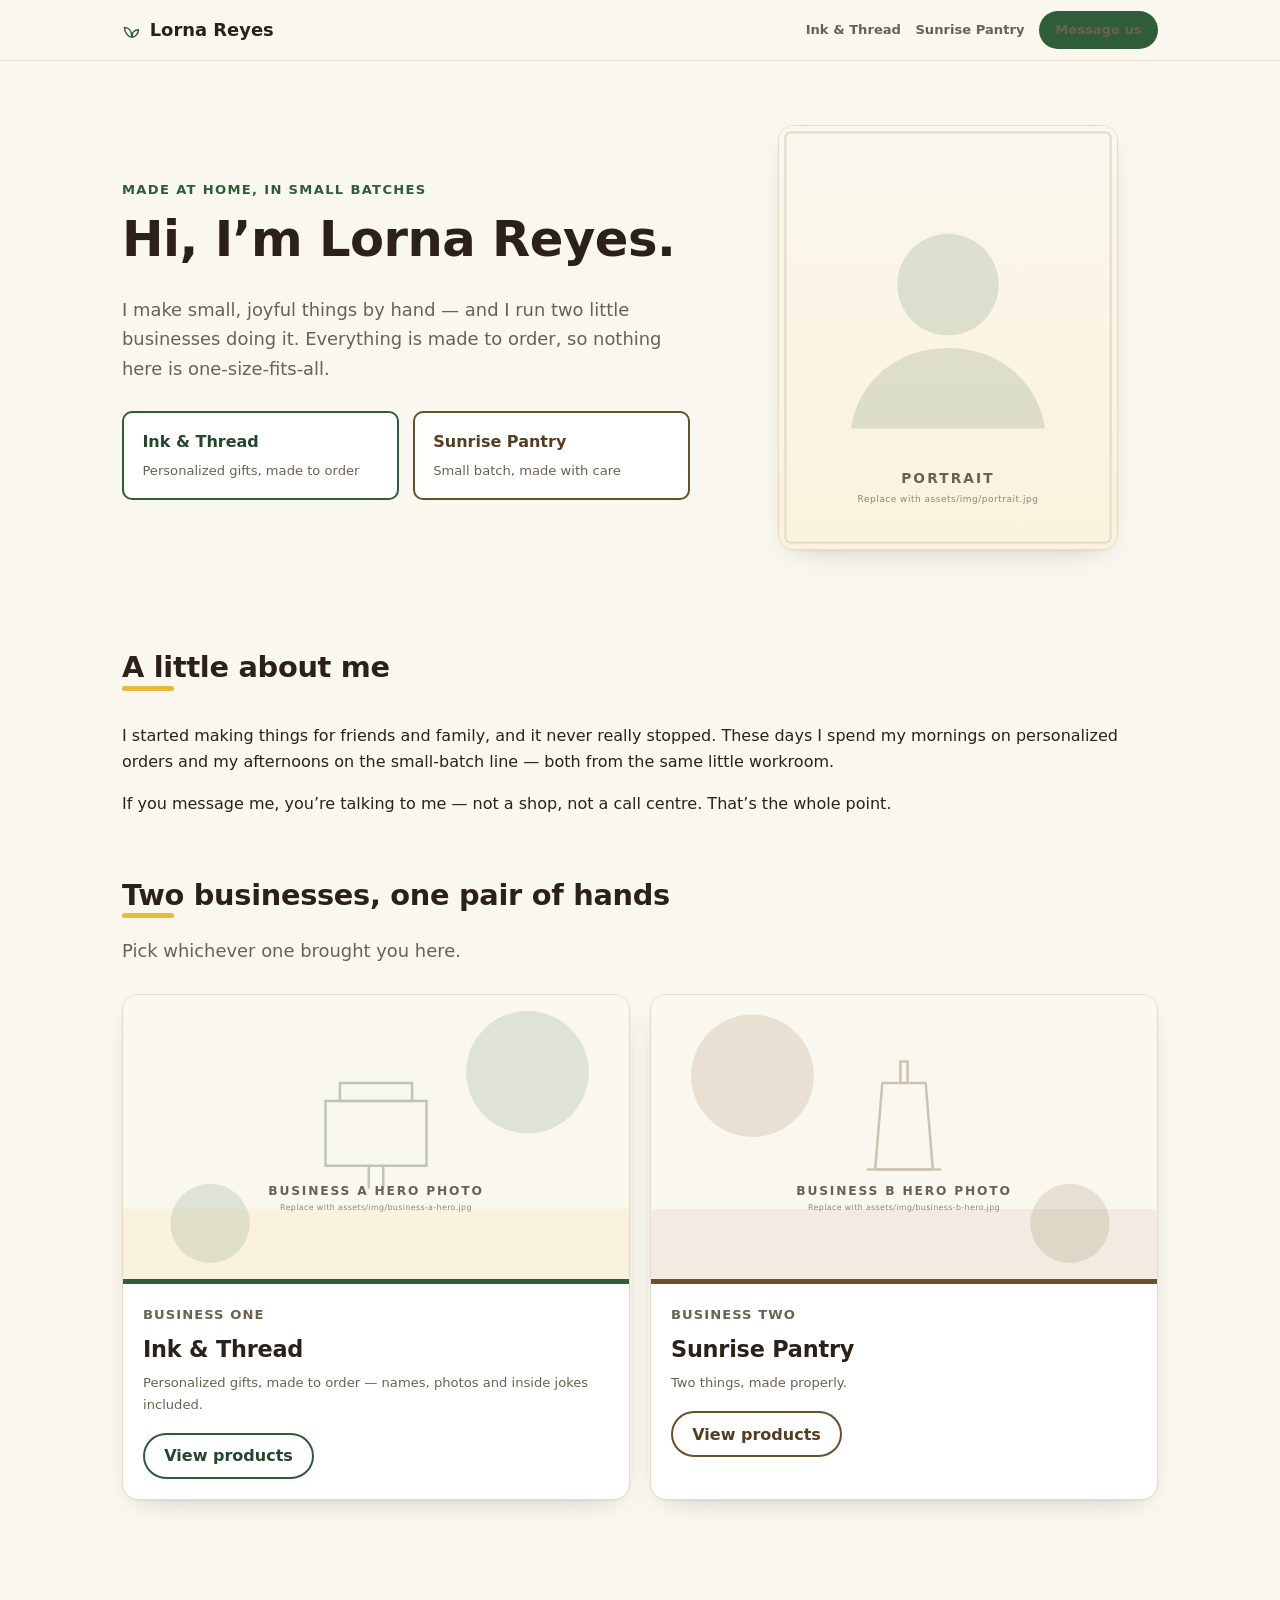
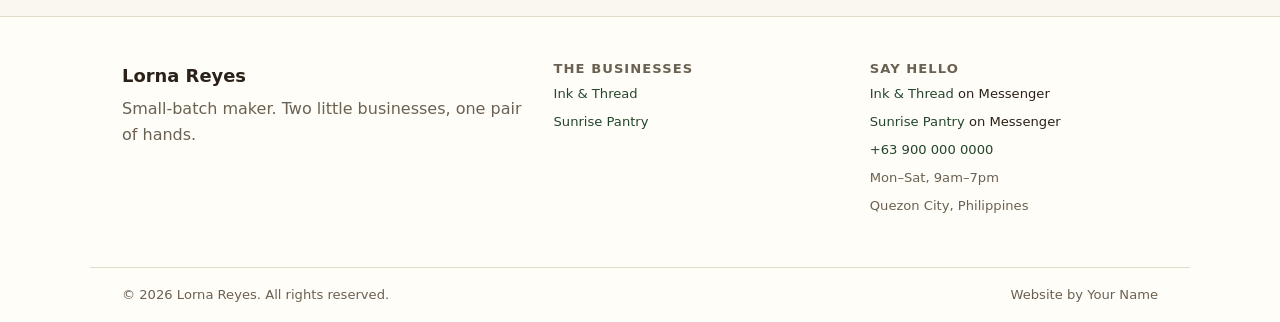
==== index.html @ f9dd7df6 "Build mi-website: landing page plus two business pages Static HTML/CSS/JS, no build step, no depende" ====
<!doctype html>
<html lang="en">
<head>
  <meta charset="utf-8">
  <meta name="viewport" content="width=device-width, initial-scale=1">

  <!-- PLACEHOLDER: site title + meta description (Group B) -->
  <title>Lorna Reyes — Handmade &amp; Personalized</title>
  <meta name="description" content="Lorna Reyes makes personalized gifts and small-batch goods from home. Two little businesses, one pair of hands.">

  <link rel="icon" href="favicon.svg" type="image/svg+xml">
  <link rel="stylesheet" href="assets/css/styles.css">

  <meta property="og:type" content="website">
  <meta property="og:title" content="Lorna Reyes — Handmade &amp; Personalized">
  <meta property="og:description" content="Personalized gifts and small-batch goods, made to order.">
  <meta property="og:image" content="assets/img/og-share.svg">
  <meta name="twitter:card" content="summary_large_image">
</head>
<body>
  <a class="skip-link" href="#main">Skip to content</a>

  <header class="site-header">
    <div class="container header-inner">
      <a class="wordmark" href="index.html">
        <svg class="wordmark-mark" viewBox="0 0 24 24" fill="none" stroke="currentColor" stroke-width="1.8" stroke-linecap="round" stroke-linejoin="round" aria-hidden="true">
          <path d="M12 21c0-6 3-9 8-9 0 5-4 9-8 9Z"/>
          <path d="M12 21C12 13 8 9 3 9c0 6 4.5 12 9 12Z"/>
        </svg>
        <span data-site="momName">Lorna Reyes</span>
      </a>

      <nav class="nav" aria-label="Main">
        <a href="business-a.html" data-biz-name="a">Ink &amp; Thread</a>
        <a href="business-b.html" data-biz-name="b">Sunrise Pantry</a>
        <a class="btn btn-primary btn-sm" href="#contact">Message us</a>
      </nav>
    </div>
  </header>

  <main id="main">

    <!-- Hero ---------------------------------------------------------------- -->
    <section class="hero">
      <div class="container hero-inner">
        <div>
          <p class="eyebrow">Made at home, in small batches</p>
          <h1>Hi, I&rsquo;m <span data-site="momName">Lorna Reyes</span>.</h1>
          <!-- PLACEHOLDER: her tagline -->
          <p class="lede">I make small, joyful things by hand &mdash; and I run two little businesses doing it. Everything is made to order, so nothing here is one-size-fits-all.</p>

          <div class="biz-actions">
            <a class="biz-btn biz-btn--a" href="business-a.html">
              <span data-biz-name="a">Ink &amp; Thread</span>
              <small>Personalized gifts, made to order</small>
            </a>
            <a class="biz-btn biz-btn--b" href="business-b.html">
              <span data-biz-name="b">Sunrise Pantry</span>
              <small>Small batch, made with care</small>
            </a>
          </div>
        </div>

        <!-- PLACEHOLDER: replace with her portrait, assets/img/portrait.jpg -->
        <img class="hero-portrait" src="assets/img/portrait.svg" width="640" height="800"
             alt="Portrait of Lorna Reyes">
      </div>
    </section>

    <!-- About --------------------------------------------------------------- -->
    <section class="section" aria-labelledby="about-title">
      <div class="container">
        <div class="section-head">
          <h2 class="section-title" id="about-title">A little about me</h2>
        </div>
        <!-- PLACEHOLDER: her story, 2–3 sentences -->
        <p>I started making things for friends and family, and it never really stopped. These days I spend my mornings on personalized orders and my afternoons on the small-batch line &mdash; both from the same little workroom.</p>
        <p>If you message me, you&rsquo;re talking to me &mdash; not a shop, not a call centre. That&rsquo;s the whole point.</p>
      </div>
    </section>

    <!-- The two businesses -------------------------------------------------- -->
    <section class="section" aria-labelledby="biz-title">
      <div class="container">
        <div class="section-head">
          <h2 class="section-title" id="biz-title">Two businesses, one pair of hands</h2>
          <p class="lede">Pick whichever one brought you here.</p>
        </div>

        <div class="card-grid">
          <article class="biz-card biz-card--a">
            <div class="biz-card-media">
              <img class="media-img" src="assets/img/business-a-hero.svg" width="1400" height="800"
                   alt="Workspace with personalized mugs, tote bags and tumblers">
            </div>
            <div class="biz-card-body">
              <p class="biz-card-tag">Business one</p>
              <h3 data-biz-name="a">Ink &amp; Thread</h3>
              <p data-biz-tagline="a">Personalized gifts, made to order &mdash; names, photos and inside jokes included.</p>
              <a class="btn btn-ghost" href="business-a.html">View products</a>
            </div>
          </article>

          <article class="biz-card biz-card--b">
            <div class="biz-card-media">
              <img class="media-img" src="assets/img/business-b-hero.svg" width="1400" height="800"
                   alt="Small-batch products on a table">
            </div>
            <div class="biz-card-body">
              <p class="biz-card-tag">Business two</p>
              <h3 data-biz-name="b">Sunrise Pantry</h3>
              <p data-biz-tagline="b">Two things, made properly.</p>
              <a class="btn btn-ghost" href="business-b.html">View products</a>
            </div>
          </article>
        </div>
      </div>
    </section>

    <!-- PLACEHOLDER (optional): testimonials.
         Delete this comment block and the section below if you don't have any yet.
    <section class="section" aria-labelledby="love-title">
      <div class="container">
        <h2 class="section-title" id="love-title">What people say</h2>
        ...
      </div>
    </section>
    -->

    <!-- PLACEHOLDER (optional): FAQ. Same deal — delete or fill in.
    <section class="section" aria-labelledby="faq-title">
      <div class="container">
        <h2 class="section-title" id="faq-title">Questions</h2>
        ...
      </div>
    </section>
    -->

  </main>

  <footer class="site-footer" id="contact">
    <div class="container footer-inner">
      <div class="footer-col">
        <p class="footer-brand" data-site="momName">Lorna Reyes</p>
        <p class="muted" data-site="footerNote">Small-batch maker. Two little businesses, one pair of hands.</p>
      </div>

      <div class="footer-col">
        <h2 class="footer-heading">The businesses</h2>
        <ul>
          <li><a href="business-a.html" data-biz-name="a">Ink &amp; Thread</a></li>
          <li><a href="business-b.html" data-biz-name="b">Sunrise Pantry</a></li>
        </ul>
      </div>

      <div class="footer-col">
        <h2 class="footer-heading">Say hello</h2>
        <ul>
          <li><a data-messenger="a" href="#contact" data-biz-name="a">Ink &amp; Thread</a> on Messenger</li>
          <li><a data-messenger="b" href="#contact" data-biz-name="b">Sunrise Pantry</a> on Messenger</li>
          <li><a data-site-phone href="tel:+639000000000">+63 900 000 0000</a></li>
          <li class="muted" data-site="hours">Mon&ndash;Sat, 9am&ndash;7pm</li>
          <li class="muted" data-site="location">Quezon City, Philippines</li>
        </ul>
      </div>
    </div>

    <div class="container footer-legal">
      <p>&copy; <span data-year>2026</span> <span data-site="momName">Lorna Reyes</span>. All rights reserved.</p>
      <p>Website by <span data-site="credit">Your Name</span></p>
    </div>
  </footer>

  <script src="data/site.js" defer></script>
  <script src="data/businesses.js" defer></script>
  <script src="data/products.js" defer></script>
  <script src="assets/js/main.js" defer></script>
</body>
</html>
---- assets/css/styles.css ----
/* ===========================================================================
   mi-website — styles.css
   Tokens, theming, layout primitives, components. Mobile-first, no framework,
   no build step.

   Contrast rules (see .scratch/mom-website/spec.md §2):
   - Yellow is DECORATIVE ONLY. Never text, never behind text unless that text
     is --ink. #E8B93A on white is ~1.9:1 and fails WCAG.
   - Green carries every action (~6.5:1 on cream). Brown carries headings.
   =========================================================================== */

/* 1. Tokens ================================================================= */

:root {
  /* palette */
  --cream: #FAF7EE;
  --surface: #FFFFFF;
  --surface-alt: #FFFDF7;
  --ink: #2B2118;
  --muted: #6B6152;
  --green: #2F5D3A;
  --green-dark: #24462C;
  --brown: #6B4F2A;
  --brown-dark: #543D20;
  --yellow: #E8B93A;
  --yellow-soft: #FBF2DC;
  --line: #E3DCC8;

  /* theme hooks — business pages override these */
  --accent: var(--green);
  --accent-dark: var(--green-dark);
  --accent-soft: #EAF1EB;

  /* shape & spacing */
  --radius: 16px;
  --radius-sm: 10px;
  --shell: 1100px;
  --gap: 1.25rem;
  --shadow: 0 1px 2px rgba(43, 33, 24, .05), 0 10px 30px -18px rgba(43, 33, 24, .35);

  /* type */
  --font: system-ui, -apple-system, "Segoe UI", Roboto, "Helvetica Neue", Arial, sans-serif;
  --step--1: .82rem;
  --step-0: 1rem;
  --step-1: 1.12rem;
  --step-2: 1.4rem;
  --step-3: 1.8rem;
  --step-4: clamp(2rem, 6vw, 3.1rem);

  --measure: 62ch;
}

body[data-business="a"] { --accent: var(--green); --accent-dark: var(--green-dark); --accent-soft: #EAF1EB; }
body[data-business="b"] { --accent: var(--brown); --accent-dark: var(--brown-dark); --accent-soft: #F3EBE1; }

/* 2. Base =================================================================== */

*, *::before, *::after { box-sizing: border-box; }

html { -webkit-text-size-adjust: 100%; }

@media (prefers-reduced-motion: no-preference) {
  html { scroll-behavior: smooth; }
}

body {
  margin: 0;
  background: var(--cream);
  color: var(--ink);
  font-family: var(--font);
  font-size: var(--step-0);
  line-height: 1.65;
  -webkit-font-smoothing: antialiased;
}

img { max-width: 100%; height: auto; display: block; }

h1, h2, h3, h4 {
  margin: 0 0 .5em;
  line-height: 1.2;
  font-weight: 700;
  letter-spacing: -0.01em;
  text-wrap: balance;
}

h1 { font-size: var(--step-4); }
h2 { font-size: var(--step-3); }
h3 { font-size: var(--step-2); }
h4 { font-size: var(--step-1); }

p { margin: 0 0 1em; }
p:last-child { margin-bottom: 0; }

a { color: var(--accent-dark); text-underline-offset: .2em; }
a:hover { color: var(--ink); }

ul { margin: 0; padding: 0; list-style: none; }

/* Focus: two-tone so it reads on every surface — dark ring for contrast,
   yellow halo because it's ours. */
:focus-visible {
  outline: 2px solid var(--ink);
  outline-offset: 2px;
  box-shadow: 0 0 0 5px var(--yellow);
  border-radius: 4px;
}

.skip-link {
  position: absolute;
  left: -9999px;
  top: 0;
  background: var(--ink);
  color: var(--cream);
  padding: .6rem 1rem;
  z-index: 100;
}
.skip-link:focus { left: .5rem; top: .5rem; }

.muted { color: var(--muted); }

/* 3. Layout ================================================================= */

.container {
  width: 100%;
  max-width: var(--shell);
  margin-inline: auto;
  padding-inline: clamp(1rem, 4vw, 2rem);
}

.section { padding-block: clamp(2.25rem, 6vw, 3.75rem); }

.section + .section { padding-top: 0; }

.section-alt {
  background: var(--surface);
  border-block: 1px solid var(--line);
}

.section-head { max-width: var(--measure); margin-bottom: 1.75rem; }

.eyebrow {
  display: inline-block;
  font-size: var(--step--1);
  font-weight: 700;
  letter-spacing: .1em;
  text-transform: uppercase;
  color: var(--accent);
  margin-bottom: .6rem;
}

/* Yellow as decoration: a short rule under section titles. */
.section-title { position: relative; padding-bottom: .6rem; }
.section-title::after {
  content: "";
  position: absolute;
  left: 0;
  bottom: .25rem;
  width: 3.25rem;
  height: 5px;
  border-radius: 999px;
  background: var(--yellow);
}

.lede { font-size: var(--step-1); color: var(--muted); max-width: var(--measure); }

/* 4. Header ================================================================= */

.site-header {
  position: sticky;
  top: 0;
  z-index: 50;
  background: rgba(250, 247, 238, .92);
  backdrop-filter: blur(8px);
  border-bottom: 1px solid var(--line);
}

.header-inner {
  display: flex;
  flex-wrap: wrap;
  align-items: center;
  justify-content: space-between;
  gap: .5rem 1rem;
  padding-block: .7rem;
}

.wordmark {
  display: inline-flex;
  align-items: center;
  gap: .5rem;
  font-weight: 700;
  font-size: var(--step-1);
  color: var(--ink);
  text-decoration: none;
  /* keeps the wordmark from being squeezed by the nav on narrow screens */
  flex: 1 1 auto;
}
.wordmark:hover { color: var(--accent-dark); }
.wordmark-mark { color: var(--green); display: block; width: 1.1em; height: 1.1em; }

.nav {
  display: flex;
  flex-wrap: wrap;
  align-items: center;
  gap: .35rem .9rem;
  font-size: var(--step--1);
  font-weight: 600;
}

.nav a { color: var(--muted); text-decoration: none; }
.nav a:hover { color: var(--ink); text-decoration: underline; }
.nav a[aria-current="page"] {
  color: var(--ink);
  box-shadow: inset 0 -4px 0 var(--yellow);
}

/* 5. Buttons ================================================================ */

.btn {
  display: inline-flex;
  align-items: center;
  justify-content: center;
  gap: .5rem;
  min-height: 44px;
  padding: .7rem 1.2rem;
  border: 2px solid transparent;
  border-radius: 999px;
  font: inherit;
  font-size: var(--step-0);
  font-weight: 600;
  line-height: 1.2;
  text-align: center;
  text-decoration: none;
  cursor: pointer;
  transition: background-color .15s ease, color .15s ease, border-color .15s ease;
}

.btn-primary { background: var(--accent); color: #fff; }
.btn-primary:hover { background: var(--accent-dark); color: #fff; }

.btn-ghost {
  background: transparent;
  border-color: var(--accent);
  color: var(--accent-dark);
}
.btn-ghost:hover { background: var(--accent-soft); color: var(--accent-dark); }

.btn-sm { min-height: 38px; padding: .45rem .9rem; font-size: var(--step--1); }
.btn-block { width: 100%; }

.btn-row { display: flex; flex-wrap: wrap; gap: .75rem; }

/* 6. Hero =================================================================== */

.hero { padding-block: clamp(2rem, 7vw, 4rem) clamp(1.5rem, 5vw, 2.5rem); }

.hero-inner {
  display: grid;
  gap: clamp(1.5rem, 5vw, 3rem);
  align-items: center;
}

.hero-portrait {
  width: min(340px, 78vw);
  justify-self: center;
  aspect-ratio: 4 / 5;
  object-fit: cover;
  border-radius: var(--radius);
  border: 1px solid var(--line);
  background: var(--surface);
  box-shadow: var(--shadow);
}

@media (min-width: 820px) {
  .hero-inner { grid-template-columns: 1.15fr .85fr; }
}

/* Two businesses, equal weight. Only the hue differs — never the size. */
.biz-actions {
  display: grid;
  gap: .85rem;
  margin-top: 1.75rem;
}

@media (min-width: 560px) {
  .biz-actions { grid-template-columns: 1fr 1fr; }
}

.biz-btn {
  display: flex;
  flex-direction: column;
  gap: .25rem;
  padding: 1rem 1.15rem;
  min-height: 44px;
  border: 2px solid var(--accent);
  border-radius: var(--radius-sm);
  background: var(--surface);
  color: var(--accent-dark);
  font-weight: 700;
  text-decoration: none;
  transition: background-color .15s ease, transform .15s ease;
}
.biz-btn:hover { background: var(--accent-soft); color: var(--accent-dark); }
.biz-btn small { font-weight: 500; color: var(--muted); font-size: var(--step--1); }
.biz-btn--a { --accent: var(--green); --accent-dark: var(--green-dark); --accent-soft: #EAF1EB; }
.biz-btn--b { --accent: var(--brown); --accent-dark: var(--brown-dark); --accent-soft: #F3EBE1; }

/* 7. Cards ================================================================== */

.card-grid {
  display: grid;
  gap: var(--gap);
  grid-template-columns: 1fr;
}

@media (min-width: 680px)  { .card-grid { grid-template-columns: 1fr 1fr; } }

.card {
  display: flex;
  flex-direction: column;
  background: var(--surface);
  border: 1px solid var(--line);
  border-radius: var(--radius);
  overflow: hidden;
  box-shadow: var(--shadow);
}

.card-media { aspect-ratio: 4 / 3; background: var(--yellow-soft); overflow: hidden; }
.media-img { width: 100%; height: 100%; object-fit: cover; }

.card-body {
  display: flex;
  flex-direction: column;
  gap: .6rem;
  padding: 1.1rem;
  flex: 1;
}

.card-title { margin: 0; font-size: var(--step-1); }
.card-desc { margin: 0; color: var(--muted); font-size: var(--step--1); }

.card-body .btn { margin-top: auto; }

/* 8. Business cards on the landing page ==================================== */

.biz-card {
  display: grid;
  grid-template-rows: auto 1fr;
  background: var(--surface);
  border: 1px solid var(--line);
  border-radius: var(--radius);
  overflow: hidden;
  box-shadow: var(--shadow);
}

.biz-card-media { aspect-ratio: 16 / 9; background: var(--yellow-soft); overflow: hidden; }

.biz-card-body {
  display: flex;
  flex-direction: column;
  gap: .6rem;
  padding: 1.25rem;
  border-top: 5px solid var(--accent);
}
.biz-card--a { --accent: var(--green); --accent-dark: var(--green-dark); --accent-soft: #EAF1EB; }
.biz-card--b { --accent: var(--brown); --accent-dark: var(--brown-dark); --accent-soft: #F3EBE1; }
.biz-card-tag {
  font-size: var(--step--1);
  font-weight: 700;
  letter-spacing: .08em;
  text-transform: uppercase;
  color: var(--accent);
}
.biz-card-body h3 { margin: 0; }
.biz-card-body p { margin: 0; color: var(--muted); font-size: var(--step--1); }
.biz-card-body .btn { margin-top: .5rem; align-self: flex-start; }

/* 9. Product grid (layout: 'grid') ========================================= */

.product-grid {
  display: grid;
  gap: var(--gap);
  grid-template-columns: 1fr;
}

@media (min-width: 620px) { .product-grid { grid-template-columns: repeat(2, 1fr); } }
@media (min-width: 940px) { .product-grid { grid-template-columns: repeat(3, 1fr); } }

.price {
  margin: 0;
  font-weight: 700;
  font-size: var(--step-1);
  color: var(--accent-dark);
}
.price-lg { font-size: var(--step-2); }

.chips { display: flex; flex-wrap: wrap; gap: .35rem; }
.chip {
  padding: .18rem .6rem;
  border-radius: 999px;
  background: var(--yellow-soft);
  border: 1px solid var(--yellow);
  color: var(--ink);
  font-size: var(--step--1);
  font-weight: 600;
}

.empty-note {
  padding: 1.5rem;
  border: 1px dashed var(--line);
  border-radius: var(--radius);
  background: var(--surface);
  color: var(--muted);
}

/* 10. Showcase (layout: 'showcase') ======================================= */

.showcase { display: grid; gap: clamp(1.5rem, 4vw, 2.5rem); }

.showcase-item {
  display: grid;
  gap: 0;
  background: var(--surface);
  border: 1px solid var(--line);
  border-radius: var(--radius);
  overflow: hidden;
  box-shadow: var(--shadow);
}

.showcase-media { aspect-ratio: 4 / 3; background: var(--yellow-soft); overflow: hidden; }

.showcase-body {
  display: flex;
  flex-direction: column;
  gap: .75rem;
  padding: clamp(1.25rem, 4vw, 2rem);
  justify-content: center;
}

.showcase-title { margin: 0; font-size: var(--step-3); }
.showcase-desc { margin: 0; color: var(--muted); max-width: var(--measure); }
.showcase-body .btn { align-self: flex-start; margin-top: .35rem; }

@media (min-width: 860px) {
  .showcase-item { grid-template-columns: 1.05fr 1fr; }
  .showcase-media { aspect-ratio: auto; min-height: 380px; }
  .showcase-item--reverse .showcase-media { order: 2; }
}

/* 11. Business page hero =================================================== */

.biz-hero { padding-block: clamp(1.75rem, 5vw, 3rem); }

.biz-hero-inner {
  display: grid;
  gap: clamp(1.5rem, 5vw, 3rem);
  align-items: center;
}

.biz-hero-img {
  width: 100%;
  aspect-ratio: 16 / 10;
  object-fit: cover;
  border-radius: var(--radius);
  border: 1px solid var(--line);
  box-shadow: var(--shadow);
  order: -1;
}

@media (min-width: 860px) {
  .biz-hero-inner { grid-template-columns: 1fr 1fr; }
  .biz-hero-img { order: 0; }
}

/* 12. Steps ================================================================ */

.steps {
  display: grid;
  gap: var(--gap);
  grid-template-columns: 1fr;
  counter-reset: step;
}

@media (min-width: 720px) { .steps { grid-template-columns: repeat(3, 1fr); } }

.step {
  position: relative;
  padding: 1.25rem 1.25rem 1.25rem 1.35rem;
  background: var(--surface);
  border: 1px solid var(--line);
  border-left: 5px solid var(--yellow);
  border-radius: var(--radius-sm);
}

.step-number {
  display: inline-block;
  font-size: var(--step--1);
  font-weight: 700;
  letter-spacing: .1em;
  text-transform: uppercase;
  color: var(--accent);
  margin-bottom: .35rem;
}

.step h3 { font-size: var(--step-1); margin-bottom: .25rem; }
.step p { color: var(--muted); font-size: var(--step--1); margin: 0; }

/* 13. Callout (custom order) =============================================== */

.callout {
  display: flex;
  flex-wrap: wrap;
  align-items: center;
  justify-content: space-between;
  gap: 1.25rem;
  padding: clamp(1.25rem, 4vw, 2rem);
  background: var(--accent-soft);
  border: 1px solid var(--line);
  border-radius: var(--radius);
}
.callout h2, .callout h3 { margin-bottom: .35rem; }
.callout-title { font-size: var(--step-2); }
.callout p { color: var(--muted); margin: 0; max-width: 46ch; }

/* 14. Footer =============================================================== */

.site-footer {
  margin-top: clamp(2rem, 6vw, 3.5rem);
  background: var(--surface-alt);
  border-top: 1px solid var(--line);
}

.footer-inner {
  display: grid;
  gap: 1.75rem;
  padding-block: clamp(1.75rem, 5vw, 2.75rem);
  grid-template-columns: 1fr;
}

@media (min-width: 720px) { .footer-inner { grid-template-columns: 1.4fr 1fr 1fr; } }

.footer-brand { font-weight: 700; font-size: var(--step-1); margin-bottom: .35rem; }
.footer-heading { font-size: var(--step--1); letter-spacing: .08em; text-transform: uppercase; color: var(--muted); }
.footer-col li { margin-bottom: .4rem; font-size: var(--step--1); }
.footer-col a { text-decoration: none; }
.footer-col a:hover { text-decoration: underline; }

.footer-legal {
  display: flex;
  flex-wrap: wrap;
  gap: .35rem 1rem;
  justify-content: space-between;
  padding-block: 1rem;
  border-top: 1px solid var(--line);
  font-size: var(--step--1);
  color: var(--muted);
}
.footer-legal p { margin: 0; }

/* 15. Not found ============================================================= */

.notfound {
  min-height: 60vh;
  display: grid;
  place-content: center;
  text-align: center;
  padding-block: 3rem;
}
.notfound .btn-row { justify-content: center; }

/* 16. Utilities ============================================================= */

.visually-hidden {
  position: absolute;
  width: 1px; height: 1px;
  margin: -1px; padding: 0;
  overflow: hidden;
  clip: rect(0 0 0 0);
  white-space: nowrap;
  border: 0;
}

.mt-lg { margin-top: 1.5rem; }

.noscript-note {
  padding: 1rem 1.25rem;
  margin-bottom: 1.5rem;
  border-radius: var(--radius-sm);
  background: var(--yellow-soft);
  border: 1px solid var(--yellow);
  color: var(--ink);
  font-size: var(--step--1);
}

@media (prefers-reduced-motion: reduce) {
  *, *::before, *::after {
    animation-duration: .001ms !important;
    transition-duration: .001ms !important;
    scroll-behavior: auto !important;
  }
}
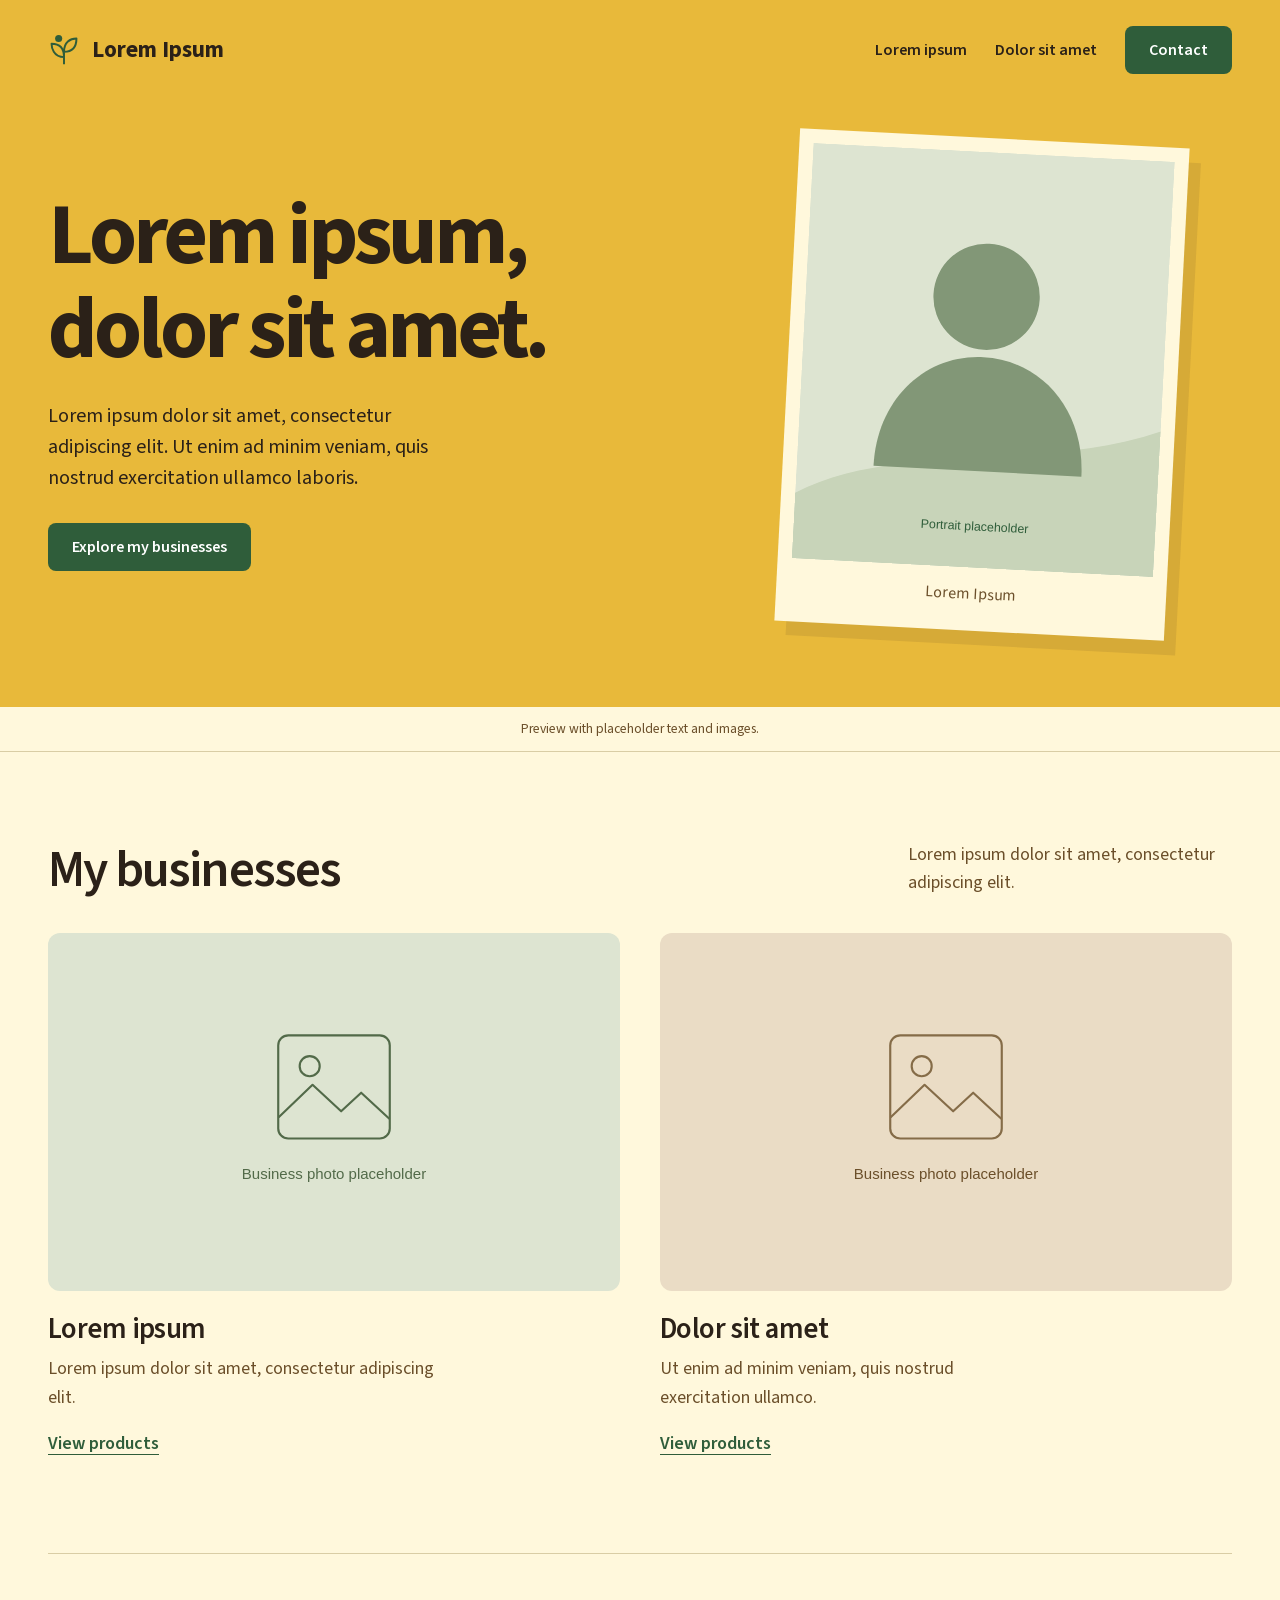
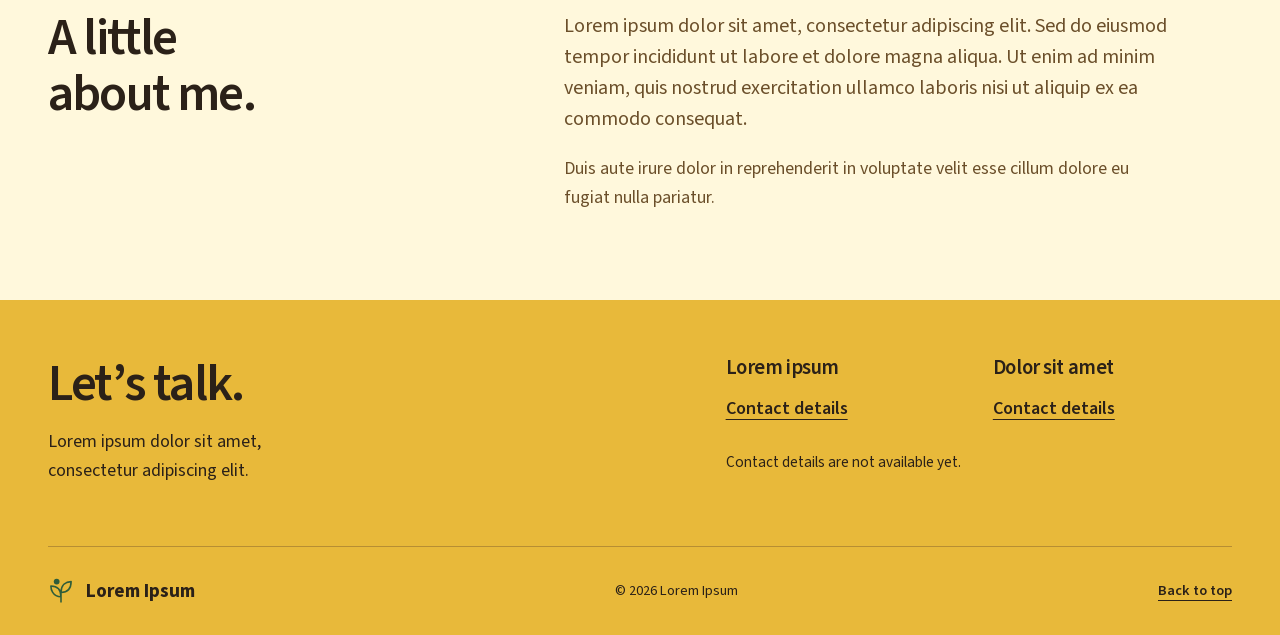
==== commit 75f97f1c: "Update website content" ====
--- a/index.html
+++ b/index.html
@@ -3,174 +3,95 @@
 <head>
   <meta charset="utf-8">
   <meta name="viewport" content="width=device-width, initial-scale=1">
-
-  <!-- PLACEHOLDER: site title + meta description (Group B) -->
-  <title>Lorna Reyes — Handmade &amp; Personalized</title>
-  <meta name="description" content="Lorna Reyes makes personalized gifts and small-batch goods from home. Two little businesses, one pair of hands.">
-
-  <link rel="icon" href="favicon.svg" type="image/svg+xml">
-  <link rel="stylesheet" href="assets/css/styles.css">
-
+  <!-- PLACEHOLDER: replace title, description, share image and noindex before launch. -->
+  <title>Lorem Ipsum | Home</title>
+  <meta name="description" content="Lorem ipsum dolor sit amet, consectetur adipiscing elit.">
+  <meta name="robots" content="noindex">
   <meta property="og:type" content="website">
-  <meta property="og:title" content="Lorna Reyes — Handmade &amp; Personalized">
-  <meta property="og:description" content="Personalized gifts and small-batch goods, made to order.">
+  <meta property="og:title" content="Lorem Ipsum | Home">
+  <meta property="og:description" content="Lorem ipsum dolor sit amet, consectetur adipiscing elit.">
   <meta property="og:image" content="assets/img/og-share.svg">
   <meta name="twitter:card" content="summary_large_image">
+  <link rel="icon" href="favicon.svg" type="image/svg+xml">
+  <link rel="preload" href="assets/fonts/source-sans-3-regular.woff2" as="font" type="font/woff2" crossorigin>
+  <link rel="stylesheet" href="assets/css/styles.css">
 </head>
 <body>
   <a class="skip-link" href="#main">Skip to content</a>
-
   <header class="site-header">
     <div class="container header-inner">
-      <a class="wordmark" href="index.html">
-        <svg class="wordmark-mark" viewBox="0 0 24 24" fill="none" stroke="currentColor" stroke-width="1.8" stroke-linecap="round" stroke-linejoin="round" aria-hidden="true">
-          <path d="M12 21c0-6 3-9 8-9 0 5-4 9-8 9Z"/>
-          <path d="M12 21C12 13 8 9 3 9c0 6 4.5 12 9 12Z"/>
-        </svg>
-        <span data-site="momName">Lorna Reyes</span>
-      </a>
-
+      <a class="wordmark" href="index.html"><svg class="wordmark-mark" viewBox="0 0 36 40" fill="none" aria-hidden="true"><path d="M18 36V19M18 28C6 28 4 17 4 13c9 0 14 5 14 15ZM18 22C18 11 25 7 32 7c0 9-4 15-14 15Z" stroke="currentColor" stroke-width="2.2" stroke-linejoin="round"/><circle cx="12" cy="7" r="4" fill="currentColor"/></svg><span data-site="momName">Lorem Ipsum</span></a>
       <nav class="nav" aria-label="Main">
-        <a href="business-a.html" data-biz-name="a">Ink &amp; Thread</a>
-        <a href="business-b.html" data-biz-name="b">Sunrise Pantry</a>
-        <a class="btn btn-primary btn-sm" href="#contact">Message us</a>
+        <a class="nav-link" href="business-a.html" data-biz-name="a">Lorem ipsum</a>
+        <a class="nav-link" href="business-b.html" data-biz-name="b">Dolor sit amet</a>
+        <a class="btn btn-primary" href="#contact">Contact</a>
       </nav>
     </div>
   </header>
-
   <main id="main">
-
-    <!-- Hero ---------------------------------------------------------------- -->
-    <section class="hero">
+    <section class="hero" aria-labelledby="intro-title">
       <div class="container hero-inner">
-        <div>
-          <p class="eyebrow">Made at home, in small batches</p>
-          <h1>Hi, I&rsquo;m <span data-site="momName">Lorna Reyes</span>.</h1>
-          <!-- PLACEHOLDER: her tagline -->
-          <p class="lede">I make small, joyful things by hand &mdash; and I run two little businesses doing it. Everything is made to order, so nothing here is one-size-fits-all.</p>
-
-          <div class="biz-actions">
-            <a class="biz-btn biz-btn--a" href="business-a.html">
-              <span data-biz-name="a">Ink &amp; Thread</span>
-              <small>Personalized gifts, made to order</small>
-            </a>
-            <a class="biz-btn biz-btn--b" href="business-b.html">
-              <span data-biz-name="b">Sunrise Pantry</span>
-              <small>Small batch, made with care</small>
-            </a>
-          </div>
+        <div class="hero-copy">
+          <!-- PLACEHOLDER: Mom's introduction is edited in data/site.js. -->
+          <h1 id="intro-title" data-site="headline">Lorem ipsum, dolor sit amet.</h1>
+          <p class="lede" data-site="introduction">Lorem ipsum dolor sit amet, consectetur adipiscing elit. Ut enim ad minim veniam, quis nostrud exercitation ullamco laboris.</p>
+          <div class="btn-row"><a class="btn btn-primary" href="#businesses">Explore my businesses</a></div>
         </div>
-
-        <!-- PLACEHOLDER: replace with her portrait, assets/img/portrait.jpg -->
-        <img class="hero-portrait" src="assets/img/portrait.svg" width="640" height="800"
-             alt="Portrait of Lorna Reyes">
+        <figure class="portrait-frame">
+          <img src="assets/img/portrait.svg" data-portrait width="640" height="736" alt="Portrait placeholder" fetchpriority="high">
+          <figcaption data-site="momName">Lorem Ipsum</figcaption>
+        </figure>
       </div>
     </section>
-
-    <!-- About --------------------------------------------------------------- -->
-    <section class="section" aria-labelledby="about-title">
+  <div class="preview-note" data-preview><div class="container">Preview with placeholder text and images.</div></div>
+    <section class="section" id="businesses" aria-labelledby="businesses-title">
       <div class="container">
-        <div class="section-head">
-          <h2 class="section-title" id="about-title">A little about me</h2>
-        </div>
-        <!-- PLACEHOLDER: her story, 2–3 sentences -->
-        <p>I started making things for friends and family, and it never really stopped. These days I spend my mornings on personalized orders and my afternoons on the small-batch line &mdash; both from the same little workroom.</p>
-        <p>If you message me, you&rsquo;re talking to me &mdash; not a shop, not a call centre. That&rsquo;s the whole point.</p>
-      </div>
-    </section>
-
-    <!-- The two businesses -------------------------------------------------- -->
-    <section class="section" aria-labelledby="biz-title">
-      <div class="container">
-        <div class="section-head">
-          <h2 class="section-title" id="biz-title">Two businesses, one pair of hands</h2>
-          <p class="lede">Pick whichever one brought you here.</p>
-        </div>
-
-        <div class="card-grid">
-          <article class="biz-card biz-card--a">
-            <div class="biz-card-media">
-              <img class="media-img" src="assets/img/business-a-hero.svg" width="1400" height="800"
-                   alt="Workspace with personalized mugs, tote bags and tumblers">
-            </div>
-            <div class="biz-card-body">
-              <p class="biz-card-tag">Business one</p>
-              <h3 data-biz-name="a">Ink &amp; Thread</h3>
-              <p data-biz-tagline="a">Personalized gifts, made to order &mdash; names, photos and inside jokes included.</p>
-              <a class="btn btn-ghost" href="business-a.html">View products</a>
-            </div>
+        <div class="section-heading"><h2 id="businesses-title">My businesses</h2><p>Lorem ipsum dolor sit amet, consectetur adipiscing elit.</p></div>
+        <div class="business-grid">
+          <article class="business-card">
+            <a class="business-photo" href="business-a.html" aria-label="View Business A products"><img src="assets/img/business-a-hero.svg" data-biz-image="a" width="800" height="500" loading="lazy" alt="Business A photo placeholder"></a>
+            <div class="business-details"><h3 data-biz-name="a">Lorem ipsum</h3><p data-biz-tagline="a">Lorem ipsum dolor sit amet, consectetur adipiscing elit.</p><a class="text-link" href="business-a.html">View products</a></div>
           </article>
-
-          <article class="biz-card biz-card--b">
-            <div class="biz-card-media">
-              <img class="media-img" src="assets/img/business-b-hero.svg" width="1400" height="800"
-                   alt="Small-batch products on a table">
-            </div>
-            <div class="biz-card-body">
-              <p class="biz-card-tag">Business two</p>
-              <h3 data-biz-name="b">Sunrise Pantry</h3>
-              <p data-biz-tagline="b">Two things, made properly.</p>
-              <a class="btn btn-ghost" href="business-b.html">View products</a>
-            </div>
+          <article class="business-card">
+            <a class="business-photo" href="business-b.html" aria-label="View Business B products"><img src="assets/img/business-b-hero.svg" data-biz-image="b" width="800" height="500" loading="lazy" alt="Business B photo placeholder"></a>
+            <div class="business-details"><h3 data-biz-name="b">Dolor sit amet</h3><p data-biz-tagline="b">Ut enim ad minim veniam, quis nostrud exercitation ullamco.</p><a class="text-link" href="business-b.html">View products</a></div>
           </article>
         </div>
       </div>
     </section>
-
-    <!-- PLACEHOLDER (optional): testimonials.
-         Delete this comment block and the section below if you don't have any yet.
-    <section class="section" aria-labelledby="love-title">
-      <div class="container">
-        <h2 class="section-title" id="love-title">What people say</h2>
-        ...
+    <section class="section story" aria-labelledby="story-title">
+      <div class="container story-inner">
+        <h2 class="story-title" id="story-title">A little about me.</h2>
+        <div class="story-copy"><p class="lede" data-site="story">Lorem ipsum dolor sit amet, consectetur adipiscing elit. Sed do eiusmod tempor incididunt ut labore et dolore magna aliqua. Ut enim ad minim veniam, quis nostrud exercitation ullamco laboris nisi ut aliquip ex ea commodo consequat.</p><p data-site="storyClosing">Duis aute irure dolor in reprehenderit in voluptate velit esse cillum dolore eu fugiat nulla pariatur.</p></div>
       </div>
     </section>
-    -->
-
-    <!-- PLACEHOLDER (optional): FAQ. Same deal — delete or fill in.
-    <section class="section" aria-labelledby="faq-title">
-      <div class="container">
-        <h2 class="section-title" id="faq-title">Questions</h2>
-        ...
-      </div>
-    </section>
-    -->
-
   </main>
-
   <footer class="site-footer" id="contact">
     <div class="container footer-inner">
-      <div class="footer-col">
-        <p class="footer-brand" data-site="momName">Lorna Reyes</p>
-        <p class="muted" data-site="footerNote">Small-batch maker. Two little businesses, one pair of hands.</p>
-      </div>
-
-      <div class="footer-col">
-        <h2 class="footer-heading">The businesses</h2>
-        <ul>
-          <li><a href="business-a.html" data-biz-name="a">Ink &amp; Thread</a></li>
-          <li><a href="business-b.html" data-biz-name="b">Sunrise Pantry</a></li>
+      <div class="footer-intro">
+        <h2>Let’s talk.</h2>
+        <p data-site="footerNote">Lorem ipsum dolor sit amet, consectetur adipiscing elit.</p>
+        <ul class="contact-details">
+          <li data-optional="phone" hidden><a data-site-phone href="#contact-note">Phone</a></li>
+          <li data-optional="hours" hidden><span data-site="hours"></span></li>
+          <li data-optional="location" hidden><span data-site="location"></span></li>
         </ul>
       </div>
-
-      <div class="footer-col">
-        <h2 class="footer-heading">Say hello</h2>
-        <ul>
-          <li><a data-messenger="a" href="#contact" data-biz-name="a">Ink &amp; Thread</a> on Messenger</li>
-          <li><a data-messenger="b" href="#contact" data-biz-name="b">Sunrise Pantry</a> on Messenger</li>
-          <li><a data-site-phone href="tel:+639000000000">+63 900 000 0000</a></li>
-          <li class="muted" data-site="hours">Mon&ndash;Sat, 9am&ndash;7pm</li>
-          <li class="muted" data-site="location">Quezon City, Philippines</li>
-        </ul>
+      <div>
+        <div class="contact-businesses">
+          <div><h3 data-biz-name="a">Lorem ipsum</h3><a data-messenger="a" href="#contact-note">Contact details</a></div>
+          <div><h3 data-biz-name="b">Dolor sit amet</h3><a data-messenger="b" href="#contact-note">Contact details</a></div>
+        </div>
+        <p class="contact-note" id="contact-note" tabindex="-1">Contact details are not available yet.</p>
       </div>
     </div>
-
-    <div class="container footer-legal">
-      <p>&copy; <span data-year>2026</span> <span data-site="momName">Lorna Reyes</span>. All rights reserved.</p>
-      <p>Website by <span data-site="credit">Your Name</span></p>
+    <div class="container footer-bottom">
+      <a class="wordmark" href="index.html"><svg class="wordmark-mark" viewBox="0 0 36 40" fill="none" aria-hidden="true"><path d="M18 36V19M18 28C6 28 4 17 4 13c9 0 14 5 14 15ZM18 22C18 11 25 7 32 7c0 9-4 15-14 15Z" stroke="currentColor" stroke-width="2.2" stroke-linejoin="round"/><circle cx="12" cy="7" r="4" fill="currentColor"/></svg><span data-site="momName">Lorem Ipsum</span></a>
+      <p>© <span data-year>2026</span> <span data-site="momName">Lorem Ipsum</span></p>
+      <a class="text-link" href="#main">Back to top</a>
+      <p data-optional="credit" hidden>Website by <span data-site="credit"></span></p>
     </div>
   </footer>
-
   <script src="data/site.js" defer></script>
   <script src="data/businesses.js" defer></script>
   <script src="data/products.js" defer></script>
--- a/assets/css/styles.css
+++ b/assets/css/styles.css
@@ -1,600 +1,187 @@
-/* ===========================================================================
-   mi-website — styles.css
-   Tokens, theming, layout primitives, components. Mobile-first, no framework,
-   no build step.
-
-   Contrast rules (see .scratch/mom-website/spec.md §2):
-   - Yellow is DECORATIVE ONLY. Never text, never behind text unless that text
-     is --ink. #E8B93A on white is ~1.9:1 and fails WCAG.
-   - Green carries every action (~6.5:1 on cream). Brown carries headings.
-   =========================================================================== */
-
-/* 1. Tokens ================================================================= */
-
+/* Yellow-led personal showcase. Static HTML/CSS/JS; see PLAN.md. */
+@font-face { font-family: 'Source Sans 3'; src: url('../fonts/source-sans-3-regular.woff2') format('woff2'); font-style: normal; font-weight: 400; font-display: swap; }
+@font-face { font-family: 'Source Sans 3'; src: url('../fonts/source-sans-3-semibold.woff2') format('woff2'); font-style: normal; font-weight: 600; font-display: swap; }
+@font-face { font-family: 'Source Sans 3'; src: url('../fonts/source-sans-3-bold.woff2') format('woff2'); font-style: normal; font-weight: 700; font-display: swap; }
 :root {
-  /* palette */
-  --cream: #FAF7EE;
-  --surface: #FFFFFF;
-  --surface-alt: #FFFDF7;
+  --yellow: #E8B93A;
+  --paper: #FFF8DC;
+  --green: #2F5D3A;
+  --brown: #6B4F2A;
   --ink: #2B2118;
-  --muted: #6B6152;
-  --green: #2F5D3A;
-  --green-dark: #24462C;
-  --brown: #6B4F2A;
-  --brown-dark: #543D20;
-  --yellow: #E8B93A;
-  --yellow-soft: #FBF2DC;
-  --line: #E3DCC8;
-
-  /* theme hooks — business pages override these */
+  --white: #FFFFFF;
   --accent: var(--green);
-  --accent-dark: var(--green-dark);
-  --accent-soft: #EAF1EB;
-
-  /* shape & spacing */
-  --radius: 16px;
-  --radius-sm: 10px;
-  --shell: 1100px;
-  --gap: 1.25rem;
-  --shadow: 0 1px 2px rgba(43, 33, 24, .05), 0 10px 30px -18px rgba(43, 33, 24, .35);
-
-  /* type */
-  --font: system-ui, -apple-system, "Segoe UI", Roboto, "Helvetica Neue", Arial, sans-serif;
-  --step--1: .82rem;
-  --step-0: 1rem;
-  --step-1: 1.12rem;
-  --step-2: 1.4rem;
-  --step-3: 1.8rem;
-  --step-4: clamp(2rem, 6vw, 3.1rem);
-
-  --measure: 62ch;
+  --line: #D9CDA5;
+  --shell: 1200px;
+  --font: 'Source Sans 3', 'Segoe UI', sans-serif;
 }
-
-body[data-business="a"] { --accent: var(--green); --accent-dark: var(--green-dark); --accent-soft: #EAF1EB; }
-body[data-business="b"] { --accent: var(--brown); --accent-dark: var(--brown-dark); --accent-soft: #F3EBE1; }
-
-/* 2. Base =================================================================== */
-
-*, *::before, *::after { box-sizing: border-box; }
-
-html { -webkit-text-size-adjust: 100%; }
-
-@media (prefers-reduced-motion: no-preference) {
-  html { scroll-behavior: smooth; }
+* { box-sizing: border-box; }
+html { -webkit-text-size-adjust: 100%; scroll-padding-top: 24px; }
+body { margin: 0; color: var(--ink); background: var(--paper); font: 400 18px/1.6 var(--font); -webkit-font-smoothing: antialiased; }
+body[data-theme='brown'] { --accent: var(--brown); }
+body.viewer-open { overflow: hidden; }
+img { display: block; max-width: 100%; height: auto; }
+button, a { -webkit-tap-highlight-color: transparent; }
+button { font: inherit; }
+a { color: var(--green); text-underline-offset: 5px; }
+a:hover { text-decoration-thickness: 2px; }
+button { cursor: pointer; }
+[hidden] { display: none !important; }
+h1, h2, h3, p, figure { margin: 0; }
+h1, h2, h3 { font-weight: 600; line-height: 1.08; text-wrap: balance; }
+h1 { font-size: clamp(3rem, 6.8vw, 5.75rem); font-weight: 700; letter-spacing: -.045em; }
+h2 { font-size: clamp(2.2rem, 4vw, 3.5rem); letter-spacing: -.035em; }
+h3 { font-size: 1.8rem; letter-spacing: -.02em; }
+p { max-width: 65ch; }
+ul { list-style: none; margin: 0; padding: 0; }
+:focus-visible { outline: 3px solid var(--ink); outline-offset: 5px; }
+.container { width: min(var(--shell), calc(100% - 96px)); margin-inline: auto; }
+.section { padding-block: 88px; }
+.section-heading { display: flex; justify-content: space-between; align-items: end; gap: 28px; margin-bottom: 36px; }
+.section-heading p { color: var(--brown); max-width: 36ch; }
+.lede { font-size: 1.25rem; line-height: 1.55; }
+.muted { color: var(--brown); }
+.skip-link { position: fixed; top: -100px; left: 16px; z-index: 100; background: var(--ink); color: var(--white); padding: 12px 20px; }
+.skip-link:focus { top: 12px; }
+.site-header { background: var(--yellow); }
+.header-inner { min-height: 100px; display: flex; align-items: center; justify-content: space-between; gap: 20px; }
+.wordmark { color: var(--ink); text-decoration: none; display: inline-flex; gap: 12px; align-items: center; font-size: 1.45rem; font-weight: 700; line-height: 1.2; }
+.wordmark-mark { width: 32px; height: 36px; color: var(--green); flex-shrink: 0; }
+.nav { display: flex; align-items: center; gap: 28px; font-size: 1rem; font-weight: 600; }
+.nav-link { color: var(--ink); text-decoration: none; min-height: 44px; display: inline-flex; align-items: center; }
+.nav-link[aria-current='page'] { text-decoration: underline; text-decoration-thickness: 2px; }
+.btn { display: inline-flex; align-items: center; justify-content: center; min-height: 48px; gap: 10px; padding: 11px 23px; border-radius: 8px; border: 1px solid transparent; font: 600 1rem/1.4 var(--font); text-decoration: none; }
+.btn-primary { color: var(--white); background: var(--green); }
+.btn-primary:hover { color: var(--white); background: #24462C; text-decoration: none; }
+.btn-outline { color: var(--ink); border-color: var(--ink); background: transparent; }
+.btn-outline:hover { background: var(--ink); color: var(--paper); text-decoration: none; }
+.btn-row { display: flex; gap: 14px; flex-wrap: wrap; }
+.text-link { display: inline-flex; align-items: center; min-height: 44px; font-weight: 600; }
+.hero { background: var(--yellow); padding-block: 38px 76px; }
+.hero-inner { display: grid; grid-template-columns: 1.1fr .9fr; align-items: center; gap: 72px; }
+.hero-copy { padding-bottom: 10px; }
+.hero-copy h1 { max-width: 12ch; }
+.hero-copy .lede { margin-top: 25px; max-width: 39ch; }
+.hero-copy .btn-row { margin-top: 30px; }
+.portrait-frame { position: relative; max-width: 390px; width: 100%; justify-self: center; background: var(--paper); padding: 14px 14px 24px; transform: rotate(3deg); box-shadow: 12px 14px 0 #6B4F2A26; }
+.portrait-frame img { width: 100%; aspect-ratio: 4/4.6; object-fit: cover; }
+.portrait-frame figcaption { margin-top: 13px; text-align: center; color: var(--brown); font-size: 1rem; }
+.preview-note { padding-block: 11px; background: var(--paper); font-size: .85rem; color: var(--brown); text-align: center; border-bottom: 1px solid var(--line); }
+.business-grid { display: grid; grid-template-columns: 1fr 1fr; gap: 40px; }
+.business-card { min-width: 0; }
+.business-photo { display: block; border-radius: 12px; overflow: hidden; }
+.business-photo img { width: 100%; aspect-ratio: 16/10; object-fit: cover; }
+.business-details { padding-top: 22px; }
+.business-details h3 { margin-bottom: 10px; }
+.business-details p { color: var(--brown); max-width: 43ch; }
+.business-details .text-link { margin-top: 10px; }
+.story { padding-top: 0; }
+.story-inner { display: grid; grid-template-columns: .8fr 1.2fr; gap: 70px; padding-top: 56px; border-top: 1px solid var(--line); }
+.story-copy p + p { margin-top: 20px; }
+.story-copy p { color: var(--brown); }
+.story-title { max-width: 8ch; }
+.biz-hero { background: var(--yellow); padding-block: 28px 60px; }
+.breadcrumb { font-size: 1rem; color: var(--ink); display: inline-flex; min-height: 44px; align-items: center; margin-bottom: 24px; }
+.biz-hero-inner { display: grid; grid-template-columns: 1fr .85fr; gap: 70px; align-items: center; }
+.biz-hero h1 { font-size: clamp(3rem, 5.8vw, 4.75rem); }
+.biz-hero .lede { margin-block: 20px 26px; max-width: 40ch; }
+.biz-hero-img { width: 100%; aspect-ratio: 16/10; object-fit: cover; border-radius: 10px; }
+.product-section { padding-top: 64px; }
+.product-count { font-size: 1rem; color: var(--brown); }
+.product-grid { display: grid; grid-template-columns: repeat(3, minmax(0, 1fr)); gap: 48px 28px; }
+.product-card { display: flex; flex-direction: column; min-width: 0; }
+.photo-button { position: relative; display: block; width: 100%; padding: 0; background: var(--white); border: 0; border-radius: 10px; overflow: hidden; color: var(--ink); }
+.photo-button img { width: 100%; aspect-ratio: 4/3; object-fit: contain; }
+.photo-button::after { content: '+'; position: absolute; bottom: 12px; right: 12px; width: 36px; height: 36px; border: 1px solid var(--line); border-radius: 50%; background: var(--paper); font-size: 1.6rem; line-height: 32px; text-align: center; }
+.photo-button:hover::after { background: var(--green); color: var(--white); border-color: var(--green); }
+.product-body { display: flex; flex-direction: column; flex: 1; padding-top: 20px; gap: 10px; }
+.product-title { font-size: 1.5rem; color: var(--accent); }
+.product-description { color: var(--brown); font-size: 1rem; }
+.variants { display: flex; flex-wrap: wrap; gap: 4px 14px; color: var(--brown); font-size: .9rem; }
+.variants li { border-bottom: 1px solid var(--line); }
+.product-bottom { display: flex; flex-wrap: wrap; align-items: center; justify-content: space-between; gap: 8px 16px; margin-top: auto; padding-top: 10px; }
+.price { font-size: 1rem; font-weight: 600; }
+.inquiry-link { font-size: .95rem; }
+.showcase { display: grid; gap: 64px; }
+.showcase-item { display: grid; grid-template-columns: 1.15fr 1fr; gap: 60px; align-items: center; }
+.showcase-item:nth-child(even) .photo-button { order: 2; }
+.showcase-item .product-body { padding: 0; gap: 18px; }
+.showcase-item .product-title { font-size: clamp(2rem, 3.6vw, 3rem); }
+.showcase-item .product-description { font-size: 1.15rem; }
+.showcase-item .product-bottom { align-items: start; flex-direction: column; gap: 8px; }
+.order-section { padding-top: 0; }
+.order-inner { border-top: 1px solid var(--line); padding-top: 36px; display: grid; grid-template-columns: .8fr 1.2fr; gap: 70px; }
+.order-inner h2 { font-size: 2.2rem; }
+.order-copy p { color: var(--brown); }
+.order-copy a { margin-top: 15px; }
+.site-footer { background: var(--yellow); padding-top: 56px; }
+.footer-inner { display: grid; grid-template-columns: 1.2fr 1fr; gap: 70px; padding-bottom: 46px; }
+.footer-intro h2 { margin-bottom: 16px; }
+.footer-intro p { max-width: 32ch; }
+.contact-businesses { display: grid; grid-template-columns: 1fr 1fr; gap: 28px; }
+.contact-businesses h3 { font-size: 1.3rem; margin-bottom: 8px; }
+.contact-businesses a { display: inline-flex; align-items: center; min-height: 44px; color: var(--ink); font-weight: 600; }
+.contact-note { font-size: .95rem; margin-top: 20px; max-width: 48ch; }
+.contact-note:target { outline: 2px solid var(--ink); outline-offset: 8px; }
+.contact-details { margin-top: 15px; }
+.footer-bottom { padding-block: 22px; border-top: 1px solid #6B4F2A66; display: flex; align-items: center; justify-content: space-between; gap: 24px; font-size: .9rem; }
+.footer-bottom .wordmark { font-size: 1.2rem; }
+.footer-bottom .wordmark-mark { width: 26px; }
+.footer-bottom a { color: var(--ink); }
+.empty-note, .noscript-note { padding: 22px; border: 1px solid var(--line); border-radius: 8px; }
+.photo-viewer { width: min(960px, calc(100% - 32px)); max-height: calc(100dvh - 32px); padding: 18px; border: 0; border-radius: 12px; background: var(--paper); color: var(--ink); }
+.photo-viewer::backdrop { background: #2B2118C7; }
+.viewer-top { display: flex; justify-content: space-between; align-items: center; gap: 20px; margin-bottom: 14px; }
+.viewer-top h2 { font-size: 1.3rem; letter-spacing: 0; }
+.viewer-close { min-width: 76px; min-height: 44px; padding: 8px 16px; background: var(--green); color: var(--white); border: 0; border-radius: 6px; font-weight: 600; }
+.viewer-image { width: 100%; max-height: calc(100dvh - 180px); object-fit: contain; background: var(--white); }
+.viewer-caption { margin-top: 10px; font-size: .95rem; }
+.notfound { min-height: 65vh; padding-block: 80px; }
+.notfound p { margin-block: 20px 30px; }
+.notfound h1 { max-width: 12ch; }
+@media (min-width: 761px) and (max-width: 1050px) {
+  .container { width: calc(100% - 64px); }
+  .nav { gap: 18px; }
+  .hero-inner, .biz-hero-inner { gap: 36px; }
+  .product-grid { grid-template-columns: repeat(2, minmax(0, 1fr)); }
 }
-
-body {
-  margin: 0;
-  background: var(--cream);
-  color: var(--ink);
-  font-family: var(--font);
-  font-size: var(--step-0);
-  line-height: 1.65;
-  -webkit-font-smoothing: antialiased;
+@media (max-width: 760px) {
+  body { font-size: 17px; }
+  .container { width: calc(100% - 40px); }
+  .section { padding-block: 52px; }
+  .header-inner { min-height: 0; padding-block: 20px 16px; flex-wrap: wrap; gap: 14px; }
+  .wordmark { font-size: 1.3rem; }
+  .nav { width: 100%; gap: 16px; justify-content: space-between; font-size: .95rem; }
+  .nav .btn { min-height: 44px; padding: 9px 16px; font-size: .95rem; }
+  .hero { padding-block: 28px 44px; }
+  .hero-inner, .biz-hero-inner { grid-template-columns: 1fr; gap: 36px; }
+  .hero-copy h1 { max-width: 12ch; font-size: clamp(3.2rem, 12vw, 4.5rem); }
+  .hero-copy .lede { font-size: 1.15rem; margin-top: 20px; }
+  .hero-copy .btn-row { margin-top: 24px; }
+  .portrait-frame { max-width: 270px; padding: 10px 10px 15px; }
+  .portrait-frame img { aspect-ratio: 4/4.2; }
+  .portrait-frame figcaption { font-size: .9rem; margin-top: 9px; }
+  .section-heading { display: block; margin-bottom: 26px; }
+  .section-heading p { margin-top: 14px; }
+  .business-grid { grid-template-columns: 1fr; gap: 36px; }
+  .business-details { padding-top: 18px; }
+  .story { padding-top: 0; }
+  .story-inner, .order-inner { grid-template-columns: 1fr; gap: 24px; padding-top: 32px; }
+  .story-title { max-width: none; }
+  .biz-hero { padding-block: 8px 40px; }
+  .breadcrumb { margin-bottom: 16px; }
+  .biz-hero-img { max-height: 230px; }
+  .product-grid { grid-template-columns: minmax(0, 1fr); gap: 36px; }
+  .product-bottom { padding-top: 5px; }
+  .product-title { font-size: 1.6rem; }
+  .showcase { gap: 42px; }
+  .showcase-item { grid-template-columns: 1fr; gap: 24px; }
+  .showcase-item:nth-child(even) .photo-button { order: 0; }
+  .showcase-item .product-bottom { flex-direction: row; align-items: center; }
+  .order-section { padding-top: 0; }
+  .footer-inner { grid-template-columns: 1fr; gap: 30px; padding-bottom: 32px; }
+  .site-footer { padding-top: 38px; }
+  .footer-bottom { align-items: start; flex-direction: column; gap: 12px; }
+  .contact-businesses { gap: 20px; }
 }
-
-img { max-width: 100%; height: auto; display: block; }
-
-h1, h2, h3, h4 {
-  margin: 0 0 .5em;
-  line-height: 1.2;
-  font-weight: 700;
-  letter-spacing: -0.01em;
-  text-wrap: balance;
-}
-
-h1 { font-size: var(--step-4); }
-h2 { font-size: var(--step-3); }
-h3 { font-size: var(--step-2); }
-h4 { font-size: var(--step-1); }
-
-p { margin: 0 0 1em; }
-p:last-child { margin-bottom: 0; }
-
-a { color: var(--accent-dark); text-underline-offset: .2em; }
-a:hover { color: var(--ink); }
-
-ul { margin: 0; padding: 0; list-style: none; }
-
-/* Focus: two-tone so it reads on every surface — dark ring for contrast,
-   yellow halo because it's ours. */
-:focus-visible {
-  outline: 2px solid var(--ink);
-  outline-offset: 2px;
-  box-shadow: 0 0 0 5px var(--yellow);
-  border-radius: 4px;
-}
-
-.skip-link {
-  position: absolute;
-  left: -9999px;
-  top: 0;
-  background: var(--ink);
-  color: var(--cream);
-  padding: .6rem 1rem;
-  z-index: 100;
-}
-.skip-link:focus { left: .5rem; top: .5rem; }
-
-.muted { color: var(--muted); }
-
-/* 3. Layout ================================================================= */
-
-.container {
-  width: 100%;
-  max-width: var(--shell);
-  margin-inline: auto;
-  padding-inline: clamp(1rem, 4vw, 2rem);
-}
-
-.section { padding-block: clamp(2.25rem, 6vw, 3.75rem); }
-
-.section + .section { padding-top: 0; }
-
-.section-alt {
-  background: var(--surface);
-  border-block: 1px solid var(--line);
-}
-
-.section-head { max-width: var(--measure); margin-bottom: 1.75rem; }
-
-.eyebrow {
-  display: inline-block;
-  font-size: var(--step--1);
-  font-weight: 700;
-  letter-spacing: .1em;
-  text-transform: uppercase;
-  color: var(--accent);
-  margin-bottom: .6rem;
-}
-
-/* Yellow as decoration: a short rule under section titles. */
-.section-title { position: relative; padding-bottom: .6rem; }
-.section-title::after {
-  content: "";
-  position: absolute;
-  left: 0;
-  bottom: .25rem;
-  width: 3.25rem;
-  height: 5px;
-  border-radius: 999px;
-  background: var(--yellow);
-}
-
-.lede { font-size: var(--step-1); color: var(--muted); max-width: var(--measure); }
-
-/* 4. Header ================================================================= */
-
-.site-header {
-  position: sticky;
-  top: 0;
-  z-index: 50;
-  background: rgba(250, 247, 238, .92);
-  backdrop-filter: blur(8px);
-  border-bottom: 1px solid var(--line);
-}
-
-.header-inner {
-  display: flex;
-  flex-wrap: wrap;
-  align-items: center;
-  justify-content: space-between;
-  gap: .5rem 1rem;
-  padding-block: .7rem;
-}
-
-.wordmark {
-  display: inline-flex;
-  align-items: center;
-  gap: .5rem;
-  font-weight: 700;
-  font-size: var(--step-1);
-  color: var(--ink);
-  text-decoration: none;
-  /* keeps the wordmark from being squeezed by the nav on narrow screens */
-  flex: 1 1 auto;
-}
-.wordmark:hover { color: var(--accent-dark); }
-.wordmark-mark { color: var(--green); display: block; width: 1.1em; height: 1.1em; }
-
-.nav {
-  display: flex;
-  flex-wrap: wrap;
-  align-items: center;
-  gap: .35rem .9rem;
-  font-size: var(--step--1);
-  font-weight: 600;
-}
-
-.nav a { color: var(--muted); text-decoration: none; }
-.nav a:hover { color: var(--ink); text-decoration: underline; }
-.nav a[aria-current="page"] {
-  color: var(--ink);
-  box-shadow: inset 0 -4px 0 var(--yellow);
-}
-
-/* 5. Buttons ================================================================ */
-
-.btn {
-  display: inline-flex;
-  align-items: center;
-  justify-content: center;
-  gap: .5rem;
-  min-height: 44px;
-  padding: .7rem 1.2rem;
-  border: 2px solid transparent;
-  border-radius: 999px;
-  font: inherit;
-  font-size: var(--step-0);
-  font-weight: 600;
-  line-height: 1.2;
-  text-align: center;
-  text-decoration: none;
-  cursor: pointer;
-  transition: background-color .15s ease, color .15s ease, border-color .15s ease;
-}
-
-.btn-primary { background: var(--accent); color: #fff; }
-.btn-primary:hover { background: var(--accent-dark); color: #fff; }
-
-.btn-ghost {
-  background: transparent;
-  border-color: var(--accent);
-  color: var(--accent-dark);
-}
-.btn-ghost:hover { background: var(--accent-soft); color: var(--accent-dark); }
-
-.btn-sm { min-height: 38px; padding: .45rem .9rem; font-size: var(--step--1); }
-.btn-block { width: 100%; }
-
-.btn-row { display: flex; flex-wrap: wrap; gap: .75rem; }
-
-/* 6. Hero =================================================================== */
-
-.hero { padding-block: clamp(2rem, 7vw, 4rem) clamp(1.5rem, 5vw, 2.5rem); }
-
-.hero-inner {
-  display: grid;
-  gap: clamp(1.5rem, 5vw, 3rem);
-  align-items: center;
-}
-
-.hero-portrait {
-  width: min(340px, 78vw);
-  justify-self: center;
-  aspect-ratio: 4 / 5;
-  object-fit: cover;
-  border-radius: var(--radius);
-  border: 1px solid var(--line);
-  background: var(--surface);
-  box-shadow: var(--shadow);
-}
-
-@media (min-width: 820px) {
-  .hero-inner { grid-template-columns: 1.15fr .85fr; }
-}
-
-/* Two businesses, equal weight. Only the hue differs — never the size. */
-.biz-actions {
-  display: grid;
-  gap: .85rem;
-  margin-top: 1.75rem;
-}
-
-@media (min-width: 560px) {
-  .biz-actions { grid-template-columns: 1fr 1fr; }
-}
-
-.biz-btn {
-  display: flex;
-  flex-direction: column;
-  gap: .25rem;
-  padding: 1rem 1.15rem;
-  min-height: 44px;
-  border: 2px solid var(--accent);
-  border-radius: var(--radius-sm);
-  background: var(--surface);
-  color: var(--accent-dark);
-  font-weight: 700;
-  text-decoration: none;
-  transition: background-color .15s ease, transform .15s ease;
-}
-.biz-btn:hover { background: var(--accent-soft); color: var(--accent-dark); }
-.biz-btn small { font-weight: 500; color: var(--muted); font-size: var(--step--1); }
-.biz-btn--a { --accent: var(--green); --accent-dark: var(--green-dark); --accent-soft: #EAF1EB; }
-.biz-btn--b { --accent: var(--brown); --accent-dark: var(--brown-dark); --accent-soft: #F3EBE1; }
-
-/* 7. Cards ================================================================== */
-
-.card-grid {
-  display: grid;
-  gap: var(--gap);
-  grid-template-columns: 1fr;
-}
-
-@media (min-width: 680px)  { .card-grid { grid-template-columns: 1fr 1fr; } }
-
-.card {
-  display: flex;
-  flex-direction: column;
-  background: var(--surface);
-  border: 1px solid var(--line);
-  border-radius: var(--radius);
-  overflow: hidden;
-  box-shadow: var(--shadow);
-}
-
-.card-media { aspect-ratio: 4 / 3; background: var(--yellow-soft); overflow: hidden; }
-.media-img { width: 100%; height: 100%; object-fit: cover; }
-
-.card-body {
-  display: flex;
-  flex-direction: column;
-  gap: .6rem;
-  padding: 1.1rem;
-  flex: 1;
-}
-
-.card-title { margin: 0; font-size: var(--step-1); }
-.card-desc { margin: 0; color: var(--muted); font-size: var(--step--1); }
-
-.card-body .btn { margin-top: auto; }
-
-/* 8. Business cards on the landing page ==================================== */
-
-.biz-card {
-  display: grid;
-  grid-template-rows: auto 1fr;
-  background: var(--surface);
-  border: 1px solid var(--line);
-  border-radius: var(--radius);
-  overflow: hidden;
-  box-shadow: var(--shadow);
-}
-
-.biz-card-media { aspect-ratio: 16 / 9; background: var(--yellow-soft); overflow: hidden; }
-
-.biz-card-body {
-  display: flex;
-  flex-direction: column;
-  gap: .6rem;
-  padding: 1.25rem;
-  border-top: 5px solid var(--accent);
-}
-.biz-card--a { --accent: var(--green); --accent-dark: var(--green-dark); --accent-soft: #EAF1EB; }
-.biz-card--b { --accent: var(--brown); --accent-dark: var(--brown-dark); --accent-soft: #F3EBE1; }
-.biz-card-tag {
-  font-size: var(--step--1);
-  font-weight: 700;
-  letter-spacing: .08em;
-  text-transform: uppercase;
-  color: var(--accent);
-}
-.biz-card-body h3 { margin: 0; }
-.biz-card-body p { margin: 0; color: var(--muted); font-size: var(--step--1); }
-.biz-card-body .btn { margin-top: .5rem; align-self: flex-start; }
-
-/* 9. Product grid (layout: 'grid') ========================================= */
-
-.product-grid {
-  display: grid;
-  gap: var(--gap);
-  grid-template-columns: 1fr;
-}
-
-@media (min-width: 620px) { .product-grid { grid-template-columns: repeat(2, 1fr); } }
-@media (min-width: 940px) { .product-grid { grid-template-columns: repeat(3, 1fr); } }
-
-.price {
-  margin: 0;
-  font-weight: 700;
-  font-size: var(--step-1);
-  color: var(--accent-dark);
-}
-.price-lg { font-size: var(--step-2); }
-
-.chips { display: flex; flex-wrap: wrap; gap: .35rem; }
-.chip {
-  padding: .18rem .6rem;
-  border-radius: 999px;
-  background: var(--yellow-soft);
-  border: 1px solid var(--yellow);
-  color: var(--ink);
-  font-size: var(--step--1);
-  font-weight: 600;
-}
-
-.empty-note {
-  padding: 1.5rem;
-  border: 1px dashed var(--line);
-  border-radius: var(--radius);
-  background: var(--surface);
-  color: var(--muted);
-}
-
-/* 10. Showcase (layout: 'showcase') ======================================= */
-
-.showcase { display: grid; gap: clamp(1.5rem, 4vw, 2.5rem); }
-
-.showcase-item {
-  display: grid;
-  gap: 0;
-  background: var(--surface);
-  border: 1px solid var(--line);
-  border-radius: var(--radius);
-  overflow: hidden;
-  box-shadow: var(--shadow);
-}
-
-.showcase-media { aspect-ratio: 4 / 3; background: var(--yellow-soft); overflow: hidden; }
-
-.showcase-body {
-  display: flex;
-  flex-direction: column;
-  gap: .75rem;
-  padding: clamp(1.25rem, 4vw, 2rem);
-  justify-content: center;
-}
-
-.showcase-title { margin: 0; font-size: var(--step-3); }
-.showcase-desc { margin: 0; color: var(--muted); max-width: var(--measure); }
-.showcase-body .btn { align-self: flex-start; margin-top: .35rem; }
-
-@media (min-width: 860px) {
-  .showcase-item { grid-template-columns: 1.05fr 1fr; }
-  .showcase-media { aspect-ratio: auto; min-height: 380px; }
-  .showcase-item--reverse .showcase-media { order: 2; }
-}
-
-/* 11. Business page hero =================================================== */
-
-.biz-hero { padding-block: clamp(1.75rem, 5vw, 3rem); }
-
-.biz-hero-inner {
-  display: grid;
-  gap: clamp(1.5rem, 5vw, 3rem);
-  align-items: center;
-}
-
-.biz-hero-img {
-  width: 100%;
-  aspect-ratio: 16 / 10;
-  object-fit: cover;
-  border-radius: var(--radius);
-  border: 1px solid var(--line);
-  box-shadow: var(--shadow);
-  order: -1;
-}
-
-@media (min-width: 860px) {
-  .biz-hero-inner { grid-template-columns: 1fr 1fr; }
-  .biz-hero-img { order: 0; }
-}
-
-/* 12. Steps ================================================================ */
-
-.steps {
-  display: grid;
-  gap: var(--gap);
-  grid-template-columns: 1fr;
-  counter-reset: step;
-}
-
-@media (min-width: 720px) { .steps { grid-template-columns: repeat(3, 1fr); } }
-
-.step {
-  position: relative;
-  padding: 1.25rem 1.25rem 1.25rem 1.35rem;
-  background: var(--surface);
-  border: 1px solid var(--line);
-  border-left: 5px solid var(--yellow);
-  border-radius: var(--radius-sm);
-}
-
-.step-number {
-  display: inline-block;
-  font-size: var(--step--1);
-  font-weight: 700;
-  letter-spacing: .1em;
-  text-transform: uppercase;
-  color: var(--accent);
-  margin-bottom: .35rem;
-}
-
-.step h3 { font-size: var(--step-1); margin-bottom: .25rem; }
-.step p { color: var(--muted); font-size: var(--step--1); margin: 0; }
-
-/* 13. Callout (custom order) =============================================== */
-
-.callout {
-  display: flex;
-  flex-wrap: wrap;
-  align-items: center;
-  justify-content: space-between;
-  gap: 1.25rem;
-  padding: clamp(1.25rem, 4vw, 2rem);
-  background: var(--accent-soft);
-  border: 1px solid var(--line);
-  border-radius: var(--radius);
-}
-.callout h2, .callout h3 { margin-bottom: .35rem; }
-.callout-title { font-size: var(--step-2); }
-.callout p { color: var(--muted); margin: 0; max-width: 46ch; }
-
-/* 14. Footer =============================================================== */
-
-.site-footer {
-  margin-top: clamp(2rem, 6vw, 3.5rem);
-  background: var(--surface-alt);
-  border-top: 1px solid var(--line);
-}
-
-.footer-inner {
-  display: grid;
-  gap: 1.75rem;
-  padding-block: clamp(1.75rem, 5vw, 2.75rem);
-  grid-template-columns: 1fr;
-}
-
-@media (min-width: 720px) { .footer-inner { grid-template-columns: 1.4fr 1fr 1fr; } }
-
-.footer-brand { font-weight: 700; font-size: var(--step-1); margin-bottom: .35rem; }
-.footer-heading { font-size: var(--step--1); letter-spacing: .08em; text-transform: uppercase; color: var(--muted); }
-.footer-col li { margin-bottom: .4rem; font-size: var(--step--1); }
-.footer-col a { text-decoration: none; }
-.footer-col a:hover { text-decoration: underline; }
-
-.footer-legal {
-  display: flex;
-  flex-wrap: wrap;
-  gap: .35rem 1rem;
-  justify-content: space-between;
-  padding-block: 1rem;
-  border-top: 1px solid var(--line);
-  font-size: var(--step--1);
-  color: var(--muted);
-}
-.footer-legal p { margin: 0; }
-
-/* 15. Not found ============================================================= */
-
-.notfound {
-  min-height: 60vh;
-  display: grid;
-  place-content: center;
-  text-align: center;
-  padding-block: 3rem;
-}
-.notfound .btn-row { justify-content: center; }
-
-/* 16. Utilities ============================================================= */
-
-.visually-hidden {
-  position: absolute;
-  width: 1px; height: 1px;
-  margin: -1px; padding: 0;
-  overflow: hidden;
-  clip: rect(0 0 0 0);
-  white-space: nowrap;
-  border: 0;
-}
-
-.mt-lg { margin-top: 1.5rem; }
-
-.noscript-note {
-  padding: 1rem 1.25rem;
-  margin-bottom: 1.5rem;
-  border-radius: var(--radius-sm);
-  background: var(--yellow-soft);
-  border: 1px solid var(--yellow);
-  color: var(--ink);
-  font-size: var(--step--1);
-}
-
-@media (prefers-reduced-motion: reduce) {
-  *, *::before, *::after {
-    animation-duration: .001ms !important;
-    transition-duration: .001ms !important;
-    scroll-behavior: auto !important;
-  }
-}
+@media (prefers-reduced-motion: no-preference) { html { scroll-behavior: smooth; } }
+@media (prefers-reduced-motion: reduce) { *, *::before, *::after { scroll-behavior: auto !important; } }
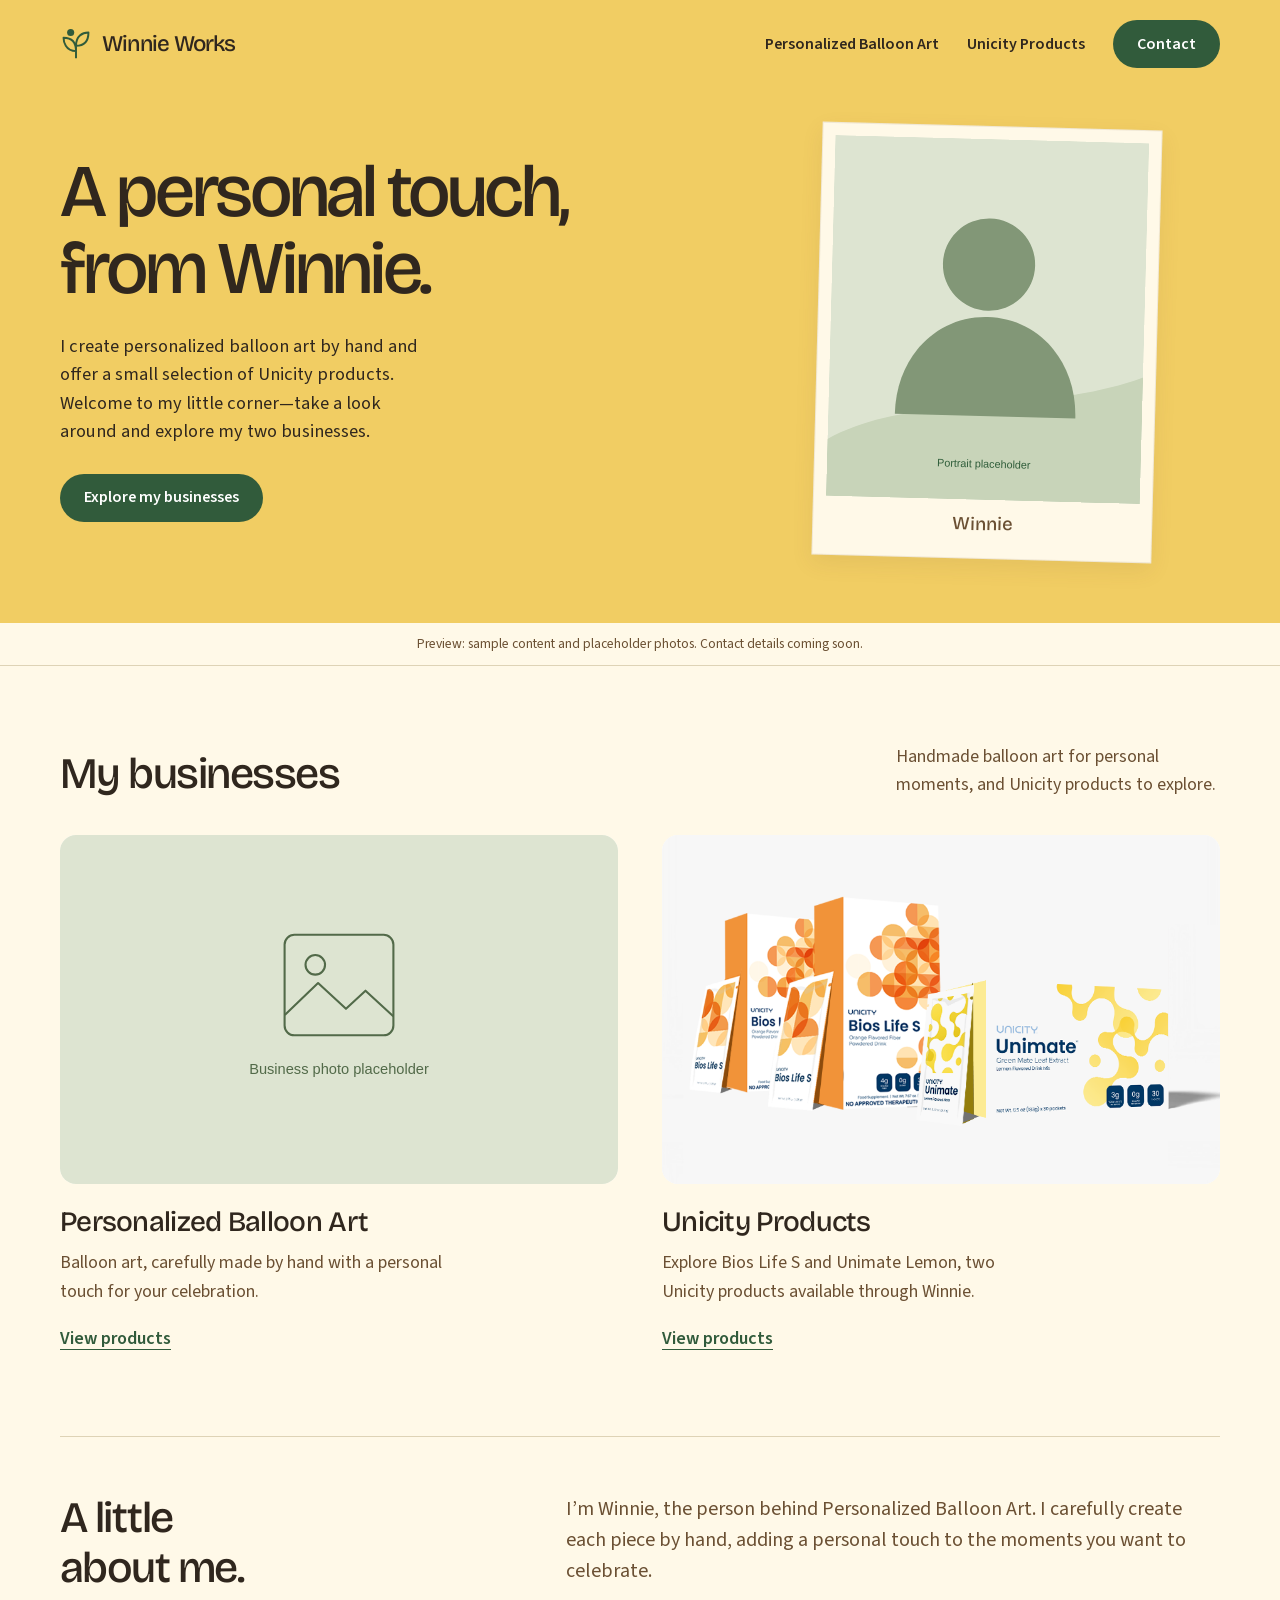
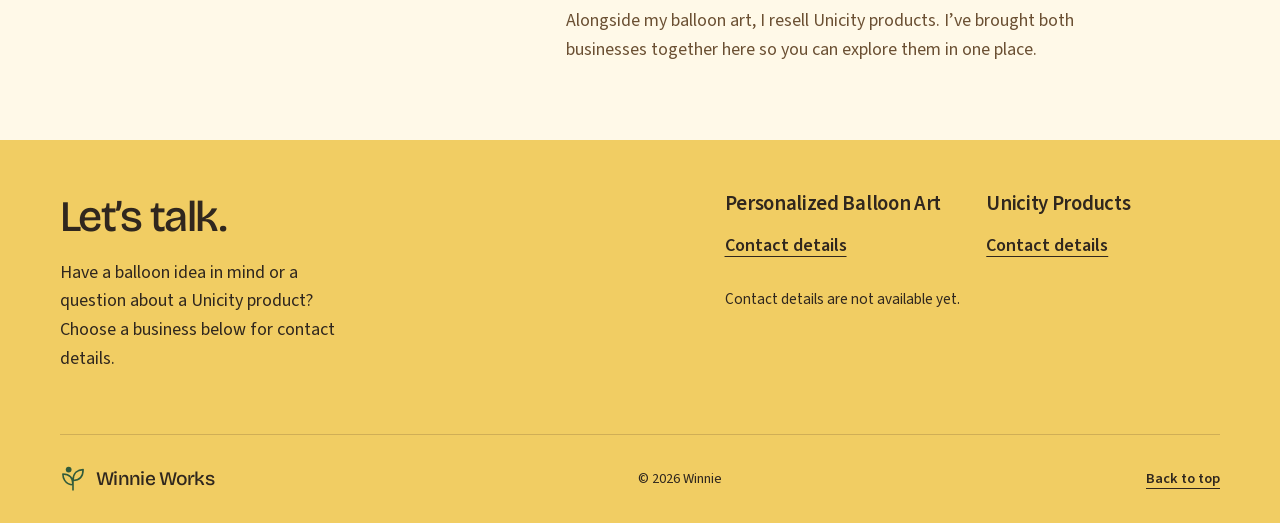
==== commit 751bada4: "Polish website design and update content" ====
--- a/index.html
+++ b/index.html
@@ -3,27 +3,28 @@
 <head>
   <meta charset="utf-8">
   <meta name="viewport" content="width=device-width, initial-scale=1">
-  <!-- PLACEHOLDER: replace title, description, share image and noindex before launch. -->
-  <title>Lorem Ipsum | Home</title>
-  <meta name="description" content="Lorem ipsum dolor sit amet, consectetur adipiscing elit.">
+  <!-- PREVIEW: review metadata and sharing image before launch; retain noindex until ready. -->
+  <title>Winnie Works | Balloon Art &amp; Unicity Products</title>
+  <meta name="description" content="Meet Winnie and explore her handmade personalized balloon art and selection of Unicity products. Preview with sample designs and placeholder photos.">
   <meta name="robots" content="noindex">
   <meta property="og:type" content="website">
-  <meta property="og:title" content="Lorem Ipsum | Home">
-  <meta property="og:description" content="Lorem ipsum dolor sit amet, consectetur adipiscing elit.">
+  <meta property="og:title" content="Winnie Works | Balloon Art &amp; Unicity Products">
+  <meta property="og:description" content="Meet Winnie and explore her handmade personalized balloon art and selection of Unicity products. Preview with sample designs and placeholder photos.">
   <meta property="og:image" content="assets/img/og-share.svg">
   <meta name="twitter:card" content="summary_large_image">
   <link rel="icon" href="favicon.svg" type="image/svg+xml">
   <link rel="preload" href="assets/fonts/source-sans-3-regular.woff2" as="font" type="font/woff2" crossorigin>
+  <link rel="preload" href="assets/fonts/bricolage-grotesque-medium.woff2" as="font" type="font/woff2" crossorigin>
   <link rel="stylesheet" href="assets/css/styles.css">
 </head>
 <body>
   <a class="skip-link" href="#main">Skip to content</a>
   <header class="site-header">
     <div class="container header-inner">
-      <a class="wordmark" href="index.html"><svg class="wordmark-mark" viewBox="0 0 36 40" fill="none" aria-hidden="true"><path d="M18 36V19M18 28C6 28 4 17 4 13c9 0 14 5 14 15ZM18 22C18 11 25 7 32 7c0 9-4 15-14 15Z" stroke="currentColor" stroke-width="2.2" stroke-linejoin="round"/><circle cx="12" cy="7" r="4" fill="currentColor"/></svg><span data-site="momName">Lorem Ipsum</span></a>
+      <a class="wordmark" href="index.html"><svg class="wordmark-mark" viewBox="0 0 36 40" fill="none" aria-hidden="true"><path d="M18 36V19M18 28C6 28 4 17 4 13c9 0 14 5 14 15ZM18 22C18 11 25 7 32 7c0 9-4 15-14 15Z" stroke="currentColor" stroke-width="2.2" stroke-linejoin="round"/><circle cx="12" cy="7" r="4" fill="currentColor"/></svg><span data-site="siteName">Winnie Works</span></a>
       <nav class="nav" aria-label="Main">
-        <a class="nav-link" href="business-a.html" data-biz-name="a">Lorem ipsum</a>
-        <a class="nav-link" href="business-b.html" data-biz-name="b">Dolor sit amet</a>
+        <a class="nav-link" href="business-a.html" data-biz-name="a">Personalized Balloon Art</a>
+        <a class="nav-link" href="business-b.html" data-biz-name="b">Unicity Products</a>
         <a class="btn btn-primary" href="#contact">Contact</a>
       </nav>
     </div>
@@ -32,29 +33,29 @@
     <section class="hero" aria-labelledby="intro-title">
       <div class="container hero-inner">
         <div class="hero-copy">
-          <!-- PLACEHOLDER: Mom's introduction is edited in data/site.js. -->
-          <h1 id="intro-title" data-site="headline">Lorem ipsum, dolor sit amet.</h1>
-          <p class="lede" data-site="introduction">Lorem ipsum dolor sit amet, consectetur adipiscing elit. Ut enim ad minim veniam, quis nostrud exercitation ullamco laboris.</p>
+          <!-- Personal introduction is edited in data/site.js. -->
+          <h1 id="intro-title" data-site="headline">A personal touch, from Winnie.</h1>
+          <p class="lede" data-site="introduction">I create personalized balloon art by hand and offer a small selection of Unicity products. Welcome to my little corner—take a look around and explore my two businesses.</p>
           <div class="btn-row"><a class="btn btn-primary" href="#businesses">Explore my businesses</a></div>
         </div>
         <figure class="portrait-frame">
-          <img src="assets/img/portrait.svg" data-portrait width="640" height="736" alt="Portrait placeholder" fetchpriority="high">
-          <figcaption data-site="momName">Lorem Ipsum</figcaption>
+          <img src="assets/img/portrait.svg" data-portrait width="640" height="736" alt="Portrait placeholder for Winnie" fetchpriority="high">
+          <figcaption data-site="momName">Winnie</figcaption>
         </figure>
       </div>
     </section>
-  <div class="preview-note" data-preview><div class="container">Preview with placeholder text and images.</div></div>
+  <div class="preview-note" data-preview><div class="container">Preview: sample content and placeholder photos. Contact details coming soon.</div></div>
     <section class="section" id="businesses" aria-labelledby="businesses-title">
       <div class="container">
-        <div class="section-heading"><h2 id="businesses-title">My businesses</h2><p>Lorem ipsum dolor sit amet, consectetur adipiscing elit.</p></div>
+        <div class="section-heading"><h2 id="businesses-title">My businesses</h2><p>Handmade balloon art for personal moments, and Unicity products to explore.</p></div>
         <div class="business-grid">
           <article class="business-card">
-            <a class="business-photo" href="business-a.html" aria-label="View Business A products"><img src="assets/img/business-a-hero.svg" data-biz-image="a" width="800" height="500" loading="lazy" alt="Business A photo placeholder"></a>
-            <div class="business-details"><h3 data-biz-name="a">Lorem ipsum</h3><p data-biz-tagline="a">Lorem ipsum dolor sit amet, consectetur adipiscing elit.</p><a class="text-link" href="business-a.html">View products</a></div>
+            <a class="business-photo" href="business-a.html" aria-label="Explore Personalized Balloon Art"><img src="assets/img/business-a-hero.svg" data-biz-image="a" width="800" height="500" loading="lazy" alt="Photo placeholder for Personalized Balloon Art"></a>
+            <div class="business-details"><h3 data-biz-name="a">Personalized Balloon Art</h3><p data-biz-tagline="a">Balloon art, carefully made by hand with a personal touch for your celebration.</p><a class="text-link" href="business-a.html">View products</a></div>
           </article>
           <article class="business-card">
-            <a class="business-photo" href="business-b.html" aria-label="View Business B products"><img src="assets/img/business-b-hero.svg" data-biz-image="b" width="800" height="500" loading="lazy" alt="Business B photo placeholder"></a>
-            <div class="business-details"><h3 data-biz-name="b">Dolor sit amet</h3><p data-biz-tagline="b">Ut enim ad minim veniam, quis nostrud exercitation ullamco.</p><a class="text-link" href="business-b.html">View products</a></div>
+            <a class="business-photo" href="business-b.html" aria-label="Explore Unicity Products"><img src="assets/img/unicity-products.png" data-biz-image="b" width="889" height="889" loading="lazy" alt="Bios Life S boxes and sachets beside Unimate Lemon packaging"></a>
+            <div class="business-details"><h3 data-biz-name="b">Unicity Products</h3><p data-biz-tagline="b">Explore Bios Life S and Unimate Lemon, two Unicity products available through Winnie.</p><a class="text-link" href="business-b.html">View products</a></div>
           </article>
         </div>
       </div>
@@ -62,7 +63,7 @@
     <section class="section story" aria-labelledby="story-title">
       <div class="container story-inner">
         <h2 class="story-title" id="story-title">A little about me.</h2>
-        <div class="story-copy"><p class="lede" data-site="story">Lorem ipsum dolor sit amet, consectetur adipiscing elit. Sed do eiusmod tempor incididunt ut labore et dolore magna aliqua. Ut enim ad minim veniam, quis nostrud exercitation ullamco laboris nisi ut aliquip ex ea commodo consequat.</p><p data-site="storyClosing">Duis aute irure dolor in reprehenderit in voluptate velit esse cillum dolore eu fugiat nulla pariatur.</p></div>
+        <div class="story-copy"><p class="lede" data-site="story">I’m Winnie, the person behind Personalized Balloon Art. I carefully create each piece by hand, adding a personal touch to the moments you want to celebrate.</p><p data-site="storyClosing">Alongside my balloon art, I resell Unicity products. I’ve brought both businesses together here so you can explore them in one place.</p></div>
       </div>
     </section>
   </main>
@@ -70,7 +71,7 @@
     <div class="container footer-inner">
       <div class="footer-intro">
         <h2>Let’s talk.</h2>
-        <p data-site="footerNote">Lorem ipsum dolor sit amet, consectetur adipiscing elit.</p>
+        <p data-site="footerNote">Have a balloon idea in mind or a question about a Unicity product? Choose a business below for contact details.</p>
         <ul class="contact-details">
           <li data-optional="phone" hidden><a data-site-phone href="#contact-note">Phone</a></li>
           <li data-optional="hours" hidden><span data-site="hours"></span></li>
@@ -79,15 +80,15 @@
       </div>
       <div>
         <div class="contact-businesses">
-          <div><h3 data-biz-name="a">Lorem ipsum</h3><a data-messenger="a" href="#contact-note">Contact details</a></div>
-          <div><h3 data-biz-name="b">Dolor sit amet</h3><a data-messenger="b" href="#contact-note">Contact details</a></div>
+          <div><h3 data-biz-name="a">Personalized Balloon Art</h3><a data-messenger="a" href="#contact-note">Contact details</a></div>
+          <div><h3 data-biz-name="b">Unicity Products</h3><a data-messenger="b" href="#contact-note">Contact details</a></div>
         </div>
         <p class="contact-note" id="contact-note" tabindex="-1">Contact details are not available yet.</p>
       </div>
     </div>
     <div class="container footer-bottom">
-      <a class="wordmark" href="index.html"><svg class="wordmark-mark" viewBox="0 0 36 40" fill="none" aria-hidden="true"><path d="M18 36V19M18 28C6 28 4 17 4 13c9 0 14 5 14 15ZM18 22C18 11 25 7 32 7c0 9-4 15-14 15Z" stroke="currentColor" stroke-width="2.2" stroke-linejoin="round"/><circle cx="12" cy="7" r="4" fill="currentColor"/></svg><span data-site="momName">Lorem Ipsum</span></a>
-      <p>© <span data-year>2026</span> <span data-site="momName">Lorem Ipsum</span></p>
+      <a class="wordmark" href="index.html"><svg class="wordmark-mark" viewBox="0 0 36 40" fill="none" aria-hidden="true"><path d="M18 36V19M18 28C6 28 4 17 4 13c9 0 14 5 14 15ZM18 22C18 11 25 7 32 7c0 9-4 15-14 15Z" stroke="currentColor" stroke-width="2.2" stroke-linejoin="round"/><circle cx="12" cy="7" r="4" fill="currentColor"/></svg><span data-site="siteName">Winnie Works</span></a>
+      <p>© <span data-year>2026</span> <span data-site="momName">Winnie</span></p>
       <a class="text-link" href="#main">Back to top</a>
       <p data-optional="credit" hidden>Website by <span data-site="credit"></span></p>
     </div>
--- a/assets/css/styles.css
+++ b/assets/css/styles.css
@@ -1,18 +1,20 @@
 /* Yellow-led personal showcase. Static HTML/CSS/JS; see PLAN.md. */
+@font-face { font-family: 'Bricolage Grotesque'; src: url('../fonts/bricolage-grotesque-medium.woff2') format('woff2'); font-style: normal; font-weight: 500; font-display: swap; }
 @font-face { font-family: 'Source Sans 3'; src: url('../fonts/source-sans-3-regular.woff2') format('woff2'); font-style: normal; font-weight: 400; font-display: swap; }
 @font-face { font-family: 'Source Sans 3'; src: url('../fonts/source-sans-3-semibold.woff2') format('woff2'); font-style: normal; font-weight: 600; font-display: swap; }
 @font-face { font-family: 'Source Sans 3'; src: url('../fonts/source-sans-3-bold.woff2') format('woff2'); font-style: normal; font-weight: 700; font-display: swap; }
 :root {
-  --yellow: #E8B93A;
-  --paper: #FFF8DC;
-  --green: #2F5D3A;
-  --brown: #6B4F2A;
-  --ink: #2B2118;
+  --yellow: #F1CD63;
+  --paper: #FFF9E8;
+  --green: #315B3B;
+  --brown: #6B5033;
+  --ink: #30271E;
   --white: #FFFFFF;
   --accent: var(--green);
-  --line: #D9CDA5;
-  --shell: 1200px;
+  --line: #DED3B6;
+  --shell: 1160px;
   --font: 'Source Sans 3', 'Segoe UI', sans-serif;
+  --display: 'Bricolage Grotesque', 'Source Sans 3', sans-serif;
 }
 * { box-sizing: border-box; }
 html { -webkit-text-size-adjust: 100%; scroll-padding-top: 24px; }
@@ -27,15 +29,16 @@
 button { cursor: pointer; }
 [hidden] { display: none !important; }
 h1, h2, h3, p, figure { margin: 0; }
-h1, h2, h3 { font-weight: 600; line-height: 1.08; text-wrap: balance; }
-h1 { font-size: clamp(3rem, 6.8vw, 5.75rem); font-weight: 700; letter-spacing: -.045em; }
-h2 { font-size: clamp(2.2rem, 4vw, 3.5rem); letter-spacing: -.035em; }
-h3 { font-size: 1.8rem; letter-spacing: -.02em; }
+h1, h2, h3 { font-weight: 600; line-height: 1.15; text-wrap: balance; }
+h1, h2 { font-family: var(--display); font-weight: 500; font-optical-sizing: auto; }
+h1 { font-size: clamp(3rem, 5.8vw, 4.75rem); line-height: 1.04; letter-spacing: -.045em; }
+h2 { font-size: clamp(2rem, 3.4vw, 2.75rem); letter-spacing: -.035em; }
+h3 { font-size: 1.65rem; letter-spacing: -.015em; }
 p { max-width: 65ch; }
 ul { list-style: none; margin: 0; padding: 0; }
 :focus-visible { outline: 3px solid var(--ink); outline-offset: 5px; }
 .container { width: min(var(--shell), calc(100% - 96px)); margin-inline: auto; }
-.section { padding-block: 88px; }
+.section { padding-block: 76px; }
 .section-heading { display: flex; justify-content: space-between; align-items: end; gap: 28px; margin-bottom: 36px; }
 .section-heading p { color: var(--brown); max-width: 36ch; }
 .lede { font-size: 1.25rem; line-height: 1.55; }
@@ -43,77 +46,81 @@
 .skip-link { position: fixed; top: -100px; left: 16px; z-index: 100; background: var(--ink); color: var(--white); padding: 12px 20px; }
 .skip-link:focus { top: 12px; }
 .site-header { background: var(--yellow); }
-.header-inner { min-height: 100px; display: flex; align-items: center; justify-content: space-between; gap: 20px; }
-.wordmark { color: var(--ink); text-decoration: none; display: inline-flex; gap: 12px; align-items: center; font-size: 1.45rem; font-weight: 700; line-height: 1.2; }
+.header-inner { min-height: 88px; display: flex; align-items: center; justify-content: space-between; gap: 24px; }
+.wordmark { color: var(--ink); text-decoration: none; display: inline-flex; gap: 10px; align-items: center; font: 500 1.4rem/1.2 var(--display); letter-spacing: -.035em; }
 .wordmark-mark { width: 32px; height: 36px; color: var(--green); flex-shrink: 0; }
 .nav { display: flex; align-items: center; gap: 28px; font-size: 1rem; font-weight: 600; }
 .nav-link { color: var(--ink); text-decoration: none; min-height: 44px; display: inline-flex; align-items: center; }
-.nav-link[aria-current='page'] { text-decoration: underline; text-decoration-thickness: 2px; }
-.btn { display: inline-flex; align-items: center; justify-content: center; min-height: 48px; gap: 10px; padding: 11px 23px; border-radius: 8px; border: 1px solid transparent; font: 600 1rem/1.4 var(--font); text-decoration: none; }
+.nav-link[aria-current='page'] { text-decoration: underline; text-decoration-thickness: 2px; text-underline-offset: 7px; }
+.btn { display: inline-flex; align-items: center; justify-content: center; min-height: 48px; gap: 10px; padding: 11px 23px; border-radius: 999px; border: 1px solid transparent; font: 600 1rem/1.4 var(--font); text-decoration: none; }
 .btn-primary { color: var(--white); background: var(--green); }
 .btn-primary:hover { color: var(--white); background: #24462C; text-decoration: none; }
-.btn-outline { color: var(--ink); border-color: var(--ink); background: transparent; }
+.btn-outline { color: var(--ink); border-color: var(--brown); background: transparent; }
 .btn-outline:hover { background: var(--ink); color: var(--paper); text-decoration: none; }
 .btn-row { display: flex; gap: 14px; flex-wrap: wrap; }
 .text-link { display: inline-flex; align-items: center; min-height: 44px; font-weight: 600; }
-.hero { background: var(--yellow); padding-block: 38px 76px; }
-.hero-inner { display: grid; grid-template-columns: 1.1fr .9fr; align-items: center; gap: 72px; }
+.hero { background: var(--yellow); padding-block: 38px 64px; }
+.hero-inner { display: grid; grid-template-columns: 1.15fr .85fr; align-items: center; gap: 64px; }
 .hero-copy { padding-bottom: 10px; }
-.hero-copy h1 { max-width: 12ch; }
-.hero-copy .lede { margin-top: 25px; max-width: 39ch; }
-.hero-copy .btn-row { margin-top: 30px; }
-.portrait-frame { position: relative; max-width: 390px; width: 100%; justify-self: center; background: var(--paper); padding: 14px 14px 24px; transform: rotate(3deg); box-shadow: 12px 14px 0 #6B4F2A26; }
+.hero-copy h1 { max-width: 13ch; }
+.hero-copy .lede { margin-top: 24px; max-width: 41ch; font-size: 1.15rem; }
+.hero-copy .btn-row { margin-top: 28px; }
+.portrait-frame { position: relative; max-width: 340px; width: 100%; justify-self: center; background: var(--paper); padding: 12px 12px 20px; border: 1px solid #6B50331A; transform: rotate(1.5deg); box-shadow: 0 8px 22px #6B503317; }
 .portrait-frame img { width: 100%; aspect-ratio: 4/4.6; object-fit: cover; }
-.portrait-frame figcaption { margin-top: 13px; text-align: center; color: var(--brown); font-size: 1rem; }
-.preview-note { padding-block: 11px; background: var(--paper); font-size: .85rem; color: var(--brown); text-align: center; border-bottom: 1px solid var(--line); }
-.business-grid { display: grid; grid-template-columns: 1fr 1fr; gap: 40px; }
+.portrait-frame figcaption { margin-top: 12px; text-align: center; color: var(--brown); font: 500 1.15rem/1.4 var(--display); }
+.preview-note { padding-block: 10px; background: var(--paper); font-size: .85rem; color: var(--brown); text-align: center; border-bottom: 1px solid var(--line); }
+.business-grid { display: grid; grid-template-columns: 1fr 1fr; gap: 44px; }
 .business-card { min-width: 0; }
-.business-photo { display: block; border-radius: 12px; overflow: hidden; }
+.business-photo { display: block; border-radius: 16px; overflow: hidden; background: var(--white); }
 .business-photo img { width: 100%; aspect-ratio: 16/10; object-fit: cover; }
 .business-details { padding-top: 22px; }
-.business-details h3 { margin-bottom: 10px; }
+.business-details h3 { margin-bottom: 10px; font: 500 clamp(1.65rem, 2.2vw, 2rem)/1.15 var(--display); letter-spacing: -.025em; }
 .business-details p { color: var(--brown); max-width: 43ch; }
 .business-details .text-link { margin-top: 10px; }
 .story { padding-top: 0; }
 .story-inner { display: grid; grid-template-columns: .8fr 1.2fr; gap: 70px; padding-top: 56px; border-top: 1px solid var(--line); }
 .story-copy p + p { margin-top: 20px; }
 .story-copy p { color: var(--brown); }
-.story-title { max-width: 8ch; }
-.biz-hero { background: var(--yellow); padding-block: 28px 60px; }
-.breadcrumb { font-size: 1rem; color: var(--ink); display: inline-flex; min-height: 44px; align-items: center; margin-bottom: 24px; }
-.biz-hero-inner { display: grid; grid-template-columns: 1fr .85fr; gap: 70px; align-items: center; }
-.biz-hero h1 { font-size: clamp(3rem, 5.8vw, 4.75rem); }
-.biz-hero .lede { margin-block: 20px 26px; max-width: 40ch; }
-.biz-hero-img { width: 100%; aspect-ratio: 16/10; object-fit: cover; border-radius: 10px; }
-.product-section { padding-top: 64px; }
+.story-title { max-width: 10ch; }
+.biz-hero { background: var(--yellow); padding-block: 4px 40px; }
+.breadcrumb { font-size: .95rem; color: var(--ink); display: inline-flex; min-height: 44px; align-items: center; margin-bottom: 16px; }
+.biz-hero-inner { display: grid; grid-template-columns: 1.25fr .75fr; gap: 56px; align-items: center; }
+.biz-hero h1 { max-width: 17ch; font-size: clamp(2.5rem, 4.4vw, 3.55rem); }
+.biz-hero .lede { margin-block: 16px 22px; max-width: 43ch; font-size: 1.15rem; }
+.biz-hero-img { width: 100%; max-width: 380px; justify-self: end; aspect-ratio: 16/10; object-fit: cover; border-radius: 16px; }
+/* A single still detail belongs to the handmade balloon business. */
+.balloon-photo { position: relative; width: 100%; max-width: 380px; justify-self: end; }
+.balloon-photo .biz-hero-img { display: block; }
+.balloon-string { position: absolute; width: 100px; height: 182px; left: -54px; bottom: -27px; color: var(--green); pointer-events: none; }
+.product-section { padding-top: 48px; }
 .product-count { font-size: 1rem; color: var(--brown); }
-.product-grid { display: grid; grid-template-columns: repeat(3, minmax(0, 1fr)); gap: 48px 28px; }
+.product-grid { display: grid; grid-template-columns: repeat(3, minmax(0, 1fr)); gap: 52px 32px; }
 .product-card { display: flex; flex-direction: column; min-width: 0; }
-.photo-button { position: relative; display: block; width: 100%; padding: 0; background: var(--white); border: 0; border-radius: 10px; overflow: hidden; color: var(--ink); }
+.photo-button { position: relative; display: block; width: 100%; padding: 0; background: var(--white); border: 0; border-radius: 12px; overflow: hidden; color: var(--ink); }
 .photo-button img { width: 100%; aspect-ratio: 4/3; object-fit: contain; }
-.photo-button::after { content: '+'; position: absolute; bottom: 12px; right: 12px; width: 36px; height: 36px; border: 1px solid var(--line); border-radius: 50%; background: var(--paper); font-size: 1.6rem; line-height: 32px; text-align: center; }
+.photo-button::after { content: '+'; position: absolute; bottom: 12px; right: 12px; width: 40px; height: 40px; border: 1px solid var(--line); border-radius: 50%; background: var(--paper); font-size: 1.6rem; line-height: 36px; text-align: center; }
 .photo-button:hover::after { background: var(--green); color: var(--white); border-color: var(--green); }
-.product-body { display: flex; flex-direction: column; flex: 1; padding-top: 20px; gap: 10px; }
-.product-title { font-size: 1.5rem; color: var(--accent); }
+.product-body { display: flex; flex-direction: column; flex: 1; padding-top: 20px; gap: 9px; }
+.product-title { font-size: 1.45rem; color: var(--accent); line-height: 1.25; }
 .product-description { color: var(--brown); font-size: 1rem; }
 .variants { display: flex; flex-wrap: wrap; gap: 4px 14px; color: var(--brown); font-size: .9rem; }
 .variants li { border-bottom: 1px solid var(--line); }
-.product-bottom { display: flex; flex-wrap: wrap; align-items: center; justify-content: space-between; gap: 8px 16px; margin-top: auto; padding-top: 10px; }
+.product-bottom { display: flex; flex-wrap: wrap; align-items: center; justify-content: space-between; gap: 12px; margin-top: auto; padding-top: 18px; }
 .price { font-size: 1rem; font-weight: 600; }
-.inquiry-link { font-size: .95rem; }
+.inquiry-link { min-height: 44px; padding: 9px 17px; font-size: .95rem; }
 .showcase { display: grid; gap: 64px; }
 .showcase-item { display: grid; grid-template-columns: 1.15fr 1fr; gap: 60px; align-items: center; }
 .showcase-item:nth-child(even) .photo-button { order: 2; }
 .showcase-item .product-body { padding: 0; gap: 18px; }
-.showcase-item .product-title { font-size: clamp(2rem, 3.6vw, 3rem); }
+.showcase-item .product-title { font: 500 clamp(2rem, 3.6vw, 3rem)/1.1 var(--display); letter-spacing: -.035em; }
 .showcase-item .product-description { font-size: 1.15rem; }
 .showcase-item .product-bottom { align-items: start; flex-direction: column; gap: 8px; }
 .order-section { padding-top: 0; }
 .order-inner { border-top: 1px solid var(--line); padding-top: 36px; display: grid; grid-template-columns: .8fr 1.2fr; gap: 70px; }
-.order-inner h2 { font-size: 2.2rem; }
+.order-inner h2 { font-size: 2rem; }
 .order-copy p { color: var(--brown); }
 .order-copy a { margin-top: 15px; }
-.site-footer { background: var(--yellow); padding-top: 56px; }
+.site-footer { background: var(--yellow); padding-top: 52px; }
 .footer-inner { display: grid; grid-template-columns: 1.2fr 1fr; gap: 70px; padding-bottom: 46px; }
 .footer-intro h2 { margin-bottom: 16px; }
 .footer-intro p { max-width: 32ch; }
@@ -123,16 +130,17 @@
 .contact-note { font-size: .95rem; margin-top: 20px; max-width: 48ch; }
 .contact-note:target { outline: 2px solid var(--ink); outline-offset: 8px; }
 .contact-details { margin-top: 15px; }
-.footer-bottom { padding-block: 22px; border-top: 1px solid #6B4F2A66; display: flex; align-items: center; justify-content: space-between; gap: 24px; font-size: .9rem; }
+.footer-bottom { padding-block: 22px; border-top: 1px solid #6B503340; display: flex; align-items: center; justify-content: space-between; gap: 24px; font-size: .9rem; }
 .footer-bottom .wordmark { font-size: 1.2rem; }
 .footer-bottom .wordmark-mark { width: 26px; }
 .footer-bottom a { color: var(--ink); }
 .empty-note, .noscript-note { padding: 22px; border: 1px solid var(--line); border-radius: 8px; }
-.photo-viewer { width: min(960px, calc(100% - 32px)); max-height: calc(100dvh - 32px); padding: 18px; border: 0; border-radius: 12px; background: var(--paper); color: var(--ink); }
-.photo-viewer::backdrop { background: #2B2118C7; }
+.photo-viewer { width: min(900px, calc(100% - 32px)); max-height: calc(100dvh - 32px); padding: 20px; border: 0; border-radius: 18px; background: var(--paper); color: var(--ink); }
+.photo-viewer::backdrop { background: #30271EC7; }
 .viewer-top { display: flex; justify-content: space-between; align-items: center; gap: 20px; margin-bottom: 14px; }
 .viewer-top h2 { font-size: 1.3rem; letter-spacing: 0; }
-.viewer-close { min-width: 76px; min-height: 44px; padding: 8px 16px; background: var(--green); color: var(--white); border: 0; border-radius: 6px; font-weight: 600; }
+.viewer-close { min-width: 76px; min-height: 44px; padding: 8px 16px; background: var(--green); color: var(--white); border: 0; border-radius: 999px; font-weight: 600; }
+.viewer-close:hover { background: #24462C; }
 .viewer-image { width: 100%; max-height: calc(100dvh - 180px); object-fit: contain; background: var(--white); }
 .viewer-caption { margin-top: 10px; font-size: .95rem; }
 .notfound { min-height: 65vh; padding-block: 80px; }
@@ -141,23 +149,25 @@
 @media (min-width: 761px) and (max-width: 1050px) {
   .container { width: calc(100% - 64px); }
   .nav { gap: 18px; }
-  .hero-inner, .biz-hero-inner { gap: 36px; }
+  .hero-inner { gap: 36px; }
+  .biz-hero-inner { gap: 40px; }
+  .balloon-string { left: -35px; width: 76px; }
   .product-grid { grid-template-columns: repeat(2, minmax(0, 1fr)); }
 }
 @media (max-width: 760px) {
   body { font-size: 17px; }
   .container { width: calc(100% - 40px); }
   .section { padding-block: 52px; }
-  .header-inner { min-height: 0; padding-block: 20px 16px; flex-wrap: wrap; gap: 14px; }
+  .header-inner { min-height: 0; padding-block: 20px 12px; flex-wrap: wrap; gap: 14px; }
   .wordmark { font-size: 1.3rem; }
-  .nav { width: 100%; gap: 16px; justify-content: space-between; font-size: .95rem; }
-  .nav .btn { min-height: 44px; padding: 9px 16px; font-size: .95rem; }
+  .nav { width: 100%; display: grid; grid-template-columns: 1.4fr 1fr auto; gap: 12px; font-size: .9rem; line-height: 1.3; }
+  .nav .btn { min-height: 44px; padding: 9px 16px; font-size: .9rem; }
   .hero { padding-block: 28px 44px; }
   .hero-inner, .biz-hero-inner { grid-template-columns: 1fr; gap: 36px; }
-  .hero-copy h1 { max-width: 12ch; font-size: clamp(3.2rem, 12vw, 4.5rem); }
-  .hero-copy .lede { font-size: 1.15rem; margin-top: 20px; }
+  .hero-copy h1 { max-width: 13ch; font-size: clamp(2.8rem, 10.6vw, 4rem); }
+  .hero-copy .lede { font-size: 1.1rem; margin-top: 20px; }
   .hero-copy .btn-row { margin-top: 24px; }
-  .portrait-frame { max-width: 270px; padding: 10px 10px 15px; }
+  .portrait-frame { max-width: 250px; padding: 10px 10px 15px; }
   .portrait-frame img { aspect-ratio: 4/4.2; }
   .portrait-frame figcaption { font-size: .9rem; margin-top: 9px; }
   .section-heading { display: block; margin-bottom: 26px; }
@@ -167,12 +177,20 @@
   .story { padding-top: 0; }
   .story-inner, .order-inner { grid-template-columns: 1fr; gap: 24px; padding-top: 32px; }
   .story-title { max-width: none; }
-  .biz-hero { padding-block: 8px 40px; }
-  .breadcrumb { margin-bottom: 16px; }
-  .biz-hero-img { max-height: 230px; }
+  .biz-hero { padding-block: 0 28px; }
+  .breadcrumb { margin-bottom: 8px; }
+  .biz-hero-inner { gap: 26px; }
+  .biz-hero h1 { font-size: clamp(2.2rem, 8.8vw, 3.2rem); }
+  .biz-hero .lede { font-size: 1.05rem; margin-block: 14px 18px; }
+  .biz-hero .btn-row { gap: 10px; }
+  .biz-hero .btn { padding-inline: 18px; }
+  .biz-hero-img { max-width: 380px; aspect-ratio: 12/5; justify-self: center; }
+  .balloon-photo { max-width: 380px; justify-self: center; }
+  .balloon-string { height: 128px; width: 72px; left: -12px; bottom: -19px; }
+  .product-section { padding-top: 36px; }
   .product-grid { grid-template-columns: minmax(0, 1fr); gap: 36px; }
-  .product-bottom { padding-top: 5px; }
-  .product-title { font-size: 1.6rem; }
+  .product-bottom { padding-top: 12px; }
+  .product-title { font-size: 1.4rem; }
   .showcase { gap: 42px; }
   .showcase-item { grid-template-columns: 1fr; gap: 24px; }
   .showcase-item:nth-child(even) .photo-button { order: 0; }
@@ -183,5 +201,17 @@
   .footer-bottom { align-items: start; flex-direction: column; gap: 12px; }
   .contact-businesses { gap: 20px; }
 }
-@media (prefers-reduced-motion: no-preference) { html { scroll-behavior: smooth; } }
-@media (prefers-reduced-motion: reduce) { *, *::before, *::after { scroll-behavior: auto !important; } }
+/* Content is visible by default. Motion is an optional enhancement. */
+@media (prefers-reduced-motion: no-preference) {
+  html { scroll-behavior: smooth; }
+  .hero-inner, .biz-hero-inner { animation: intro-arrive 520ms ease-out both; }
+  .btn, .viewer-close, .photo-button::after { transition: background-color 160ms ease, color 160ms ease, border-color 160ms ease; }
+  .photo-viewer[open] { animation: photo-arrive 180ms ease-out; }
+  .photo-viewer[open]::backdrop { animation: backdrop-arrive 180ms ease-out; }
+  @keyframes intro-arrive { from { opacity: 0; transform: translateY(6px); } to { opacity: 1; transform: translateY(0); } }
+  @keyframes photo-arrive { from { opacity: 0; transform: scale(.985); } to { opacity: 1; transform: scale(1); } }
+  @keyframes backdrop-arrive { from { opacity: 0; } to { opacity: 1; } }
+}
+@media (prefers-reduced-motion: reduce) {
+  html { scroll-behavior: auto; }
+}
